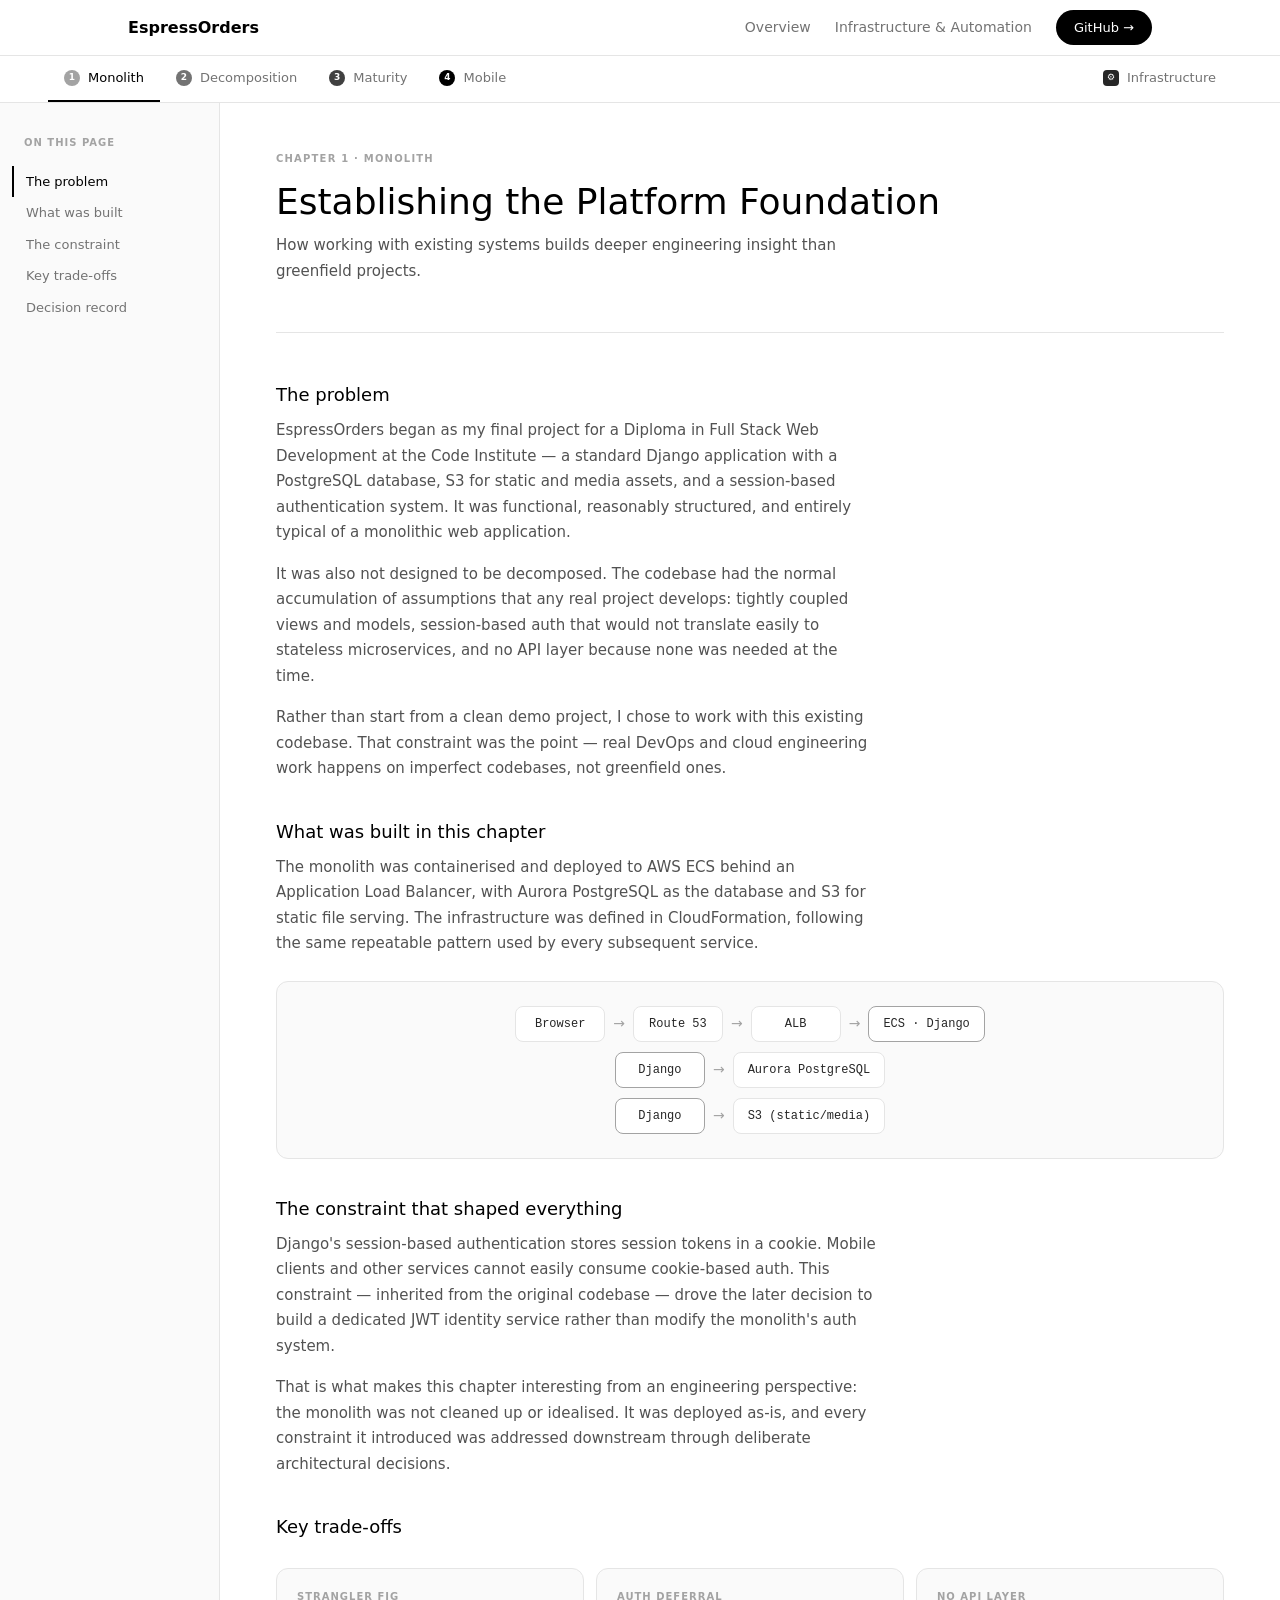
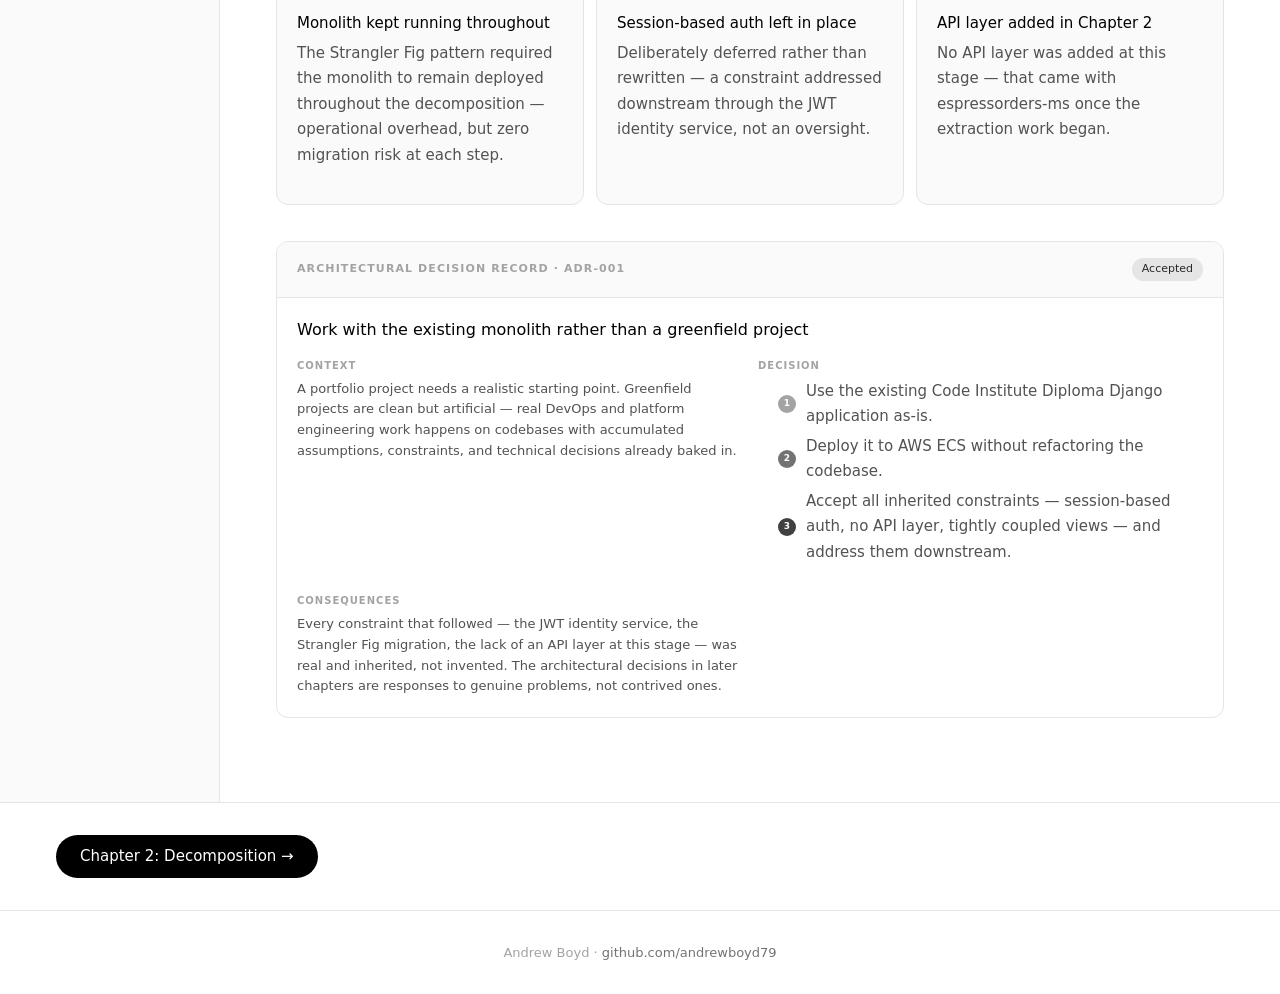
==== docs/chapter-1-monolith.html @ face5c76 "fix: content and presentation improvements across all pages - Fix adr-steps list font to match surro" ====
<!DOCTYPE html>
<html lang="en">
<head>
  <meta charset="UTF-8">
  <meta name="viewport" content="width=device-width, initial-scale=1.0">
  <title>Chapter 1: Monolith — Andrew Boyd</title>
  <link rel="stylesheet" href="../css/style.css">
</head>
<body>

  <nav class="site-nav">
    <div class="container">
      <a href="../index.html" class="logo">EspressOrders</a>
      <div class="nav-links">
        <a href="../index.html" class="nav-link">Overview</a>
        <a href="infrastructure-automation.html" class="nav-link">Infrastructure &amp; Automation</a>
      </div>
      <a href="https://github.com/andrewboyd79" class="btn-black btn-sm" target="_blank" rel="noopener">GitHub →</a>
    </div>
  </nav>

  <!-- Chapter tab strip -->
  <nav class="chapter-nav">
    <a href="chapter-1-monolith.html" class="chapter-tab active">
      <span class="mini-dot mini-dot-1">1</span> Monolith
    </a>
    <a href="chapter-2-4-decomposition.html" class="chapter-tab">
      <span class="mini-dot mini-dot-2">2</span> Decomposition
    </a>
    <a href="chapter-5-7-maturity.html" class="chapter-tab">
      <span class="mini-dot mini-dot-3">3</span> Maturity
    </a>
    <a href="chapter-9-mobile.html" class="chapter-tab">
      <span class="mini-dot mini-dot-4">4</span> Mobile
    </a>
    <a href="infrastructure-automation.html" class="chapter-tab chapter-tab-infra">
      <span class="mini-dot mini-dot-infra">⚙</span> Infrastructure
    </a>
  </nav>

  <div class="page-layout">

    <!-- Sidebar -->
    <aside class="sidebar">
      <div class="sidebar-label">On this page</div>
      <a href="#problem" class="sidebar-link active">The problem</a>
      <a href="#what-was-built" class="sidebar-link">What was built</a>
      <a href="#constraint" class="sidebar-link">The constraint</a>
      <a href="#trade-offs" class="sidebar-link">Key trade-offs</a>
      <a href="#decision-record" class="sidebar-link">Decision record</a>
    </aside>

    <!-- Main content -->
    <main class="content">

      <div class="chapter-header">
        <div class="eyebrow">Chapter 1 · Monolith</div>
        <h1>Establishing the Platform Foundation</h1>
        <p>How working with existing systems builds deeper engineering insight than greenfield projects.</p>
      </div>

      <h3 id="problem">The problem</h3>
      <p>EspressOrders began as my final project for a Diploma in Full Stack Web Development at the Code Institute — a standard Django application with a PostgreSQL database, S3 for static and media assets, and a session-based authentication system. It was functional, reasonably structured, and entirely typical of a monolithic web application.</p>
      <p>It was also not designed to be decomposed. The codebase had the normal accumulation of assumptions that any real project develops: tightly coupled views and models, session-based auth that would not translate easily to stateless microservices, and no API layer because none was needed at the time.</p>
      <p>Rather than start from a clean demo project, I chose to work with this existing codebase. That constraint was the point — real DevOps and cloud engineering work happens on imperfect codebases, not greenfield ones.</p>

      <h3 id="what-was-built">What was built in this chapter</h3>
      <p>The monolith was containerised and deployed to AWS ECS behind an Application Load Balancer, with Aurora PostgreSQL as the database and S3 for static file serving. The infrastructure was defined in CloudFormation, following the same repeatable pattern used by every subsequent service.</p>

      <div class="diagram">
        <div class="diagram-row">
          <div class="diagram-box">Browser</div>
          <div class="diagram-arrow">→</div>
          <div class="diagram-box">Route 53</div>
          <div class="diagram-arrow">→</div>
          <div class="diagram-box">ALB</div>
          <div class="diagram-arrow">→</div>
          <div class="diagram-box strong">ECS · Django</div>
        </div>
        <div class="diagram-row">
          <div class="diagram-box strong">Django</div>
          <div class="diagram-arrow">→</div>
          <div class="diagram-box">Aurora PostgreSQL</div>
        </div>
        <div class="diagram-row">
          <div class="diagram-box strong">Django</div>
          <div class="diagram-arrow">→</div>
          <div class="diagram-box">S3 (static/media)</div>
        </div>
      </div>

      <h3 id="constraint">The constraint that shaped everything</h3>
      <p>Django's session-based authentication stores session tokens in a cookie. Mobile clients and other services cannot easily consume cookie-based auth. This constraint — inherited from the original codebase — drove the later decision to build a dedicated JWT identity service rather than modify the monolith's auth system.</p>
      <p>That is what makes this chapter interesting from an engineering perspective: the monolith was not cleaned up or idealised. It was deployed as-is, and every constraint it introduced was addressed downstream through deliberate architectural decisions.</p>

      <h3 id="trade-offs">Key trade-offs</h3>
      <div class="cards-grid">
        <div class="decision-card">
          <div class="card-eyebrow">Strangler Fig</div>
          <h4>Monolith kept running throughout</h4>
          <p>The Strangler Fig pattern required the monolith to remain deployed throughout the decomposition — operational overhead, but zero migration risk at each step.</p>
        </div>
        <div class="decision-card">
          <div class="card-eyebrow">Auth deferral</div>
          <h4>Session-based auth left in place</h4>
          <p>Deliberately deferred rather than rewritten — a constraint addressed downstream through the JWT identity service, not an oversight.</p>
        </div>
        <div class="decision-card">
          <div class="card-eyebrow">No API layer</div>
          <h4>API layer added in Chapter 2</h4>
          <p>No API layer was added at this stage — that came with <a href="chapter-2-4-decomposition.html">espressorders-ms</a> once the extraction work began.</p>
        </div>
      </div>

      <!-- ADR component -->
      <div id="decision-record" class="adr">
        <div class="adr-header">
          <span class="adr-label">Architectural Decision Record · ADR-001</span>
          <span class="adr-badge">Accepted</span>
        </div>
        <div class="adr-body">
          <h4>Work with the existing monolith rather than a greenfield project</h4>
          <div class="adr-grid">
            <div class="adr-section">
              <div class="adr-section-label">Context</div>
              <p>A portfolio project needs a realistic starting point. Greenfield projects are clean but artificial — real DevOps and platform engineering work happens on codebases with accumulated assumptions, constraints, and technical decisions already baked in.</p>
            </div>
            <div class="adr-section">
              <div class="adr-section-label">Decision</div>
              <ul class="adr-steps">
                <li>Use the existing Code Institute Diploma Django application as-is.</li>
                <li>Deploy it to AWS ECS without refactoring the codebase.</li>
                <li>Accept all inherited constraints — session-based auth, no API layer, tightly coupled views — and address them downstream.</li>
              </ul>
            </div>
          </div>
          <div class="adr-grid">
            <div class="adr-section">
              <div class="adr-section-label">Consequences</div>
              <p>Every constraint that followed — the JWT identity service, the Strangler Fig migration, the lack of an API layer at this stage — was real and inherited, not invented. The architectural decisions in later chapters are responses to genuine problems, not contrived ones.</p>
            </div>
          </div>
        </div>
      </div>

    </main>
  </div>

  <!-- Bottom chapter navigation -->
  <div class="chapter-nav-bottom">
    <a href="chapter-2-4-decomposition.html" class="btn-black">Chapter 2: Decomposition →</a>
  </div>

  <footer class="site-footer">
    <div class="container">
      <p>Andrew Boyd · <a href="https://github.com/andrewboyd79">github.com/andrewboyd79</a></p>
    </div>
  </footer>

</body>
</html>
---- css/style.css ----
/* === CSS Custom Properties === */
:root {
  --color-black: #000000;
  --color-near-black: #262626;
  --color-mid-dark: #404040;
  --color-mid: #525252;
  --color-stone: #737373;
  --color-silver: #a3a3a3;
  --color-light-gray: #e5e5e5;
  --color-snow: #fafafa;
  --color-white: #ffffff;
  --radius-container: 12px;
  --radius-pill: 9999px;
}

/* === Reset & Base === */
*, *::before, *::after { box-sizing: border-box; margin: 0; padding: 0; }
body {
  font-family: ui-sans-serif, system-ui, -apple-system, BlinkMacSystemFont, sans-serif;
  color: var(--color-black);
  background: var(--color-white);
  line-height: 1.5;
}
a { color: inherit; text-decoration: none; }

/* === Layout === */
.container { max-width: 1024px; margin: 0 auto; padding: 0 48px; }

/* ============================================================
   SHARED COMPONENTS
   ============================================================ */

/* --- Site Nav --- */
.site-nav {
  display: flex;
  align-items: center;
  padding: 0 48px;
  height: 56px;
  border-bottom: 1px solid var(--color-light-gray);
  background: var(--color-white);
  position: sticky;
  top: 0;
  z-index: 20;
}
.site-nav .container {
  display: flex;
  align-items: center;
  gap: 0;
  width: 100%;
  max-width: 1024px;
  margin: 0 auto;
  padding: 0;
}
.site-nav .logo {
  font-size: 16px;
  font-weight: 600;
  color: var(--color-black);
  margin-right: auto;
}
.nav-links { display: flex; align-items: center; gap: 24px; margin-right: 24px; }
.nav-link { font-size: 14px; color: var(--color-stone); }
.nav-link:hover { color: var(--color-black); }

/* --- Buttons --- */
.btn-black {
  display: inline-block;
  background: var(--color-black);
  color: var(--color-white);
  font-size: 15px;
  font-weight: 500;
  padding: 10px 24px;
  border-radius: var(--radius-pill);
  border: none;
  cursor: pointer;
}
.btn-black:hover { opacity: 0.85; }
.btn-gray {
  display: inline-block;
  background: var(--color-light-gray);
  color: var(--color-near-black);
  font-size: 15px;
  font-weight: 500;
  padding: 10px 24px;
  border-radius: var(--radius-pill);
  border: 1px solid var(--color-light-gray);
  cursor: pointer;
}
.btn-ghost {
  display: inline-block;
  background: var(--color-white);
  color: var(--color-near-black);
  font-size: 14px;
  font-weight: 500;
  padding: 10px 24px;
  border-radius: var(--radius-pill);
  border: 1px solid var(--color-light-gray);
  cursor: pointer;
}
.btn-sm {
  font-size: 13px !important;
  padding: 8px 18px !important;
}

/* --- Tags --- */
.tag {
  display: inline-block;
  background: var(--color-light-gray);
  color: var(--color-near-black);
  font-size: 11px;
  font-weight: 500;
  padding: 4px 12px;
  border-radius: var(--radius-pill);
}

/* --- Callout / blockquote --- */
.callout {
  background: var(--color-snow);
  border-left: 3px solid var(--color-light-gray);
  border-radius: 0 8px 8px 0;
  padding: 16px 20px;
  margin: 24px 0;
}
.callout p {
  font-size: 15px;
  font-style: italic;
  color: var(--color-mid);
  margin: 0;
  max-width: none;
}

/* --- Site Footer --- */
.site-footer {
  border-top: 1px solid var(--color-light-gray);
  padding: 32px 48px;
  text-align: center;
  background: var(--color-white);
}
.site-footer p { font-size: 13px; color: var(--color-silver); }
.site-footer a { color: var(--color-stone); }

/* ============================================================
   HOMEPAGE
   ============================================================ */

/* --- Hero --- */
.hero {
  padding: 96px 0 80px;
  border-bottom: 1px solid var(--color-light-gray);
}
.hero .eyebrow {
  font-size: 11px;
  font-weight: 600;
  letter-spacing: 0.12em;
  text-transform: uppercase;
  color: var(--color-silver);
  margin-bottom: 20px;
}
.display-heading {
  font-family: 'SF Pro Rounded', system-ui, -apple-system, sans-serif;
  font-size: 48px;
  font-weight: 500;
  line-height: 1.0;
  color: var(--color-black);
  margin-bottom: 20px;
}
.hero-descriptor {
  font-size: 18px;
  color: var(--color-stone);
  max-width: 580px;
  line-height: 1.6;
  margin-bottom: 32px;
}
.hero-actions { display: flex; gap: 12px; flex-wrap: wrap; }

/* --- Homepage Sections --- */
.section {
  padding: 72px 0;
  border-bottom: 1px solid var(--color-light-gray);
}
.section .eyebrow {
  font-size: 10px;
  font-weight: 600;
  letter-spacing: 0.12em;
  text-transform: uppercase;
  color: var(--color-silver);
  margin-bottom: 20px;
}
.section h2 {
  font-family: 'SF Pro Rounded', system-ui, -apple-system, sans-serif;
  font-size: 30px;
  font-weight: 500;
  line-height: 1.2;
  color: var(--color-black);
  margin-bottom: 16px;
}
.section p {
  font-size: 16px;
  color: var(--color-stone);
  max-width: 600px;
  line-height: 1.6;
  margin-bottom: 16px;
}
.section:last-child { border-bottom: none; }

/* Project steps list */
.project-steps {
  list-style: none;
  padding: 0;
  margin: 4px 0 32px;
  max-width: 600px;
  counter-reset: step;
}
.project-steps li {
  display: flex;
  align-items: center;
  gap: 12px;
  font-size: 16px;
  color: var(--color-stone);
  line-height: 1.6;
  margin-bottom: 4px;
  counter-increment: step;
}
.project-steps li::before {
  content: counter(step);
  flex: 0 0 20px;
  height: 20px;
  border-radius: 50%;
  display: grid;
  place-items: center;
  font-size: 10px;
  font-weight: 600;
  color: var(--color-white);
  background: var(--color-silver);
}
.project-steps li:nth-child(2)::before { background: var(--color-stone); }
.project-steps li:nth-child(3)::before { background: var(--color-mid-dark); }
.project-steps li:nth-child(4)::before { background: var(--color-black); }

/* --- Timeline --- */
.timeline-track {
  position: relative;
  display: flex;
  justify-content: space-between;
  align-items: flex-start;
  margin: 32px 0 28px;
}
.timeline-track::before {
  content: '';
  position: absolute;
  top: 22px;
  left: 44px;
  right: 44px;
  height: 1px;
  background: var(--color-light-gray);
  z-index: 0;
}
.stage-node {
  display: flex;
  flex-direction: column;
  align-items: center;
  gap: 8px;
  flex: 1;
  position: relative;
  z-index: 1;
  cursor: pointer;
}
.stage-dot {
  width: 44px;
  height: 44px;
  border-radius: var(--radius-pill);
  display: flex;
  align-items: center;
  justify-content: center;
  color: var(--color-white);
  font-size: 14px;
  font-weight: 500;
}
.dot-1 { background: var(--color-silver); }
.dot-2 { background: var(--color-stone); }
.dot-3 { background: var(--color-mid-dark); }
.dot-4 { background: var(--color-black); }
.stage-node.active .stage-dot {
  outline: 3px solid var(--color-black);
  outline-offset: 3px;
}
.stage-label {
  font-size: 13px;
  font-weight: 500;
  color: var(--color-near-black);
  text-align: center;
}
.stage-chapter {
  font-size: 11px;
  color: var(--color-silver);
  text-align: center;
}
.stage-node.active .stage-label { color: var(--color-black); }

/* Stage expanded card */
.stage-card {
  border: 1px solid var(--color-light-gray);
  border-radius: var(--radius-container);
  padding: 24px;
  margin-top: 4px;
  display: none;
}
.stage-card.visible { display: block; }
.stage-card-header {
  display: flex;
  justify-content: space-between;
  align-items: flex-start;
  margin-bottom: 6px;
}
.stage-card h3 { font-size: 20px; font-weight: 500; color: var(--color-black); }
.chapter-badge {
  font-size: 10px;
  font-weight: 600;
  letter-spacing: 0.1em;
  text-transform: uppercase;
  color: var(--color-silver);
  padding-top: 4px;
}
.tagline { font-size: 15px; font-style: italic; color: var(--color-stone); margin-bottom: 12px; }
.summary { font-size: 14px; color: var(--color-mid); line-height: 1.6; margin-bottom: 16px; }
.tech-tags { display: flex; flex-wrap: wrap; gap: 6px; margin-bottom: 20px; }
.card-actions { display: flex; gap: 8px; }
.timeline-hint { font-size: 12px; color: var(--color-silver); text-align: left; margin-top: 20px; }
.eyebrow {
  font-size: 10px;
  font-weight: 600;
  letter-spacing: 0.12em;
  text-transform: uppercase;
  color: var(--color-silver);
  margin-bottom: 16px;
}

/* --- Decision Cards Grid --- */
.cards-grid {
  display: grid;
  grid-template-columns: repeat(3, 1fr);
  gap: 12px;
  margin-top: 28px;
}
.decision-card {
  background: var(--color-snow);
  border: 1px solid var(--color-light-gray);
  border-radius: var(--radius-container);
  padding: 20px;
}
.card-eyebrow {
  font-size: 10px;
  font-weight: 600;
  letter-spacing: 0.1em;
  text-transform: uppercase;
  color: var(--color-silver);
  margin-bottom: 8px;
}
.decision-card h4 { font-size: 15px; font-weight: 500; color: var(--color-black); margin-bottom: 6px; }
.decision-card p { font-size: 13px; color: var(--color-stone); line-height: 1.5; }

/* --- Platform Band --- */
.platform-band {
  background: var(--color-snow);
  padding: 72px 0;
  border-top: 1px solid var(--color-light-gray);
}
.platform-band .eyebrow {
  font-size: 10px;
  font-weight: 600;
  letter-spacing: 0.12em;
  text-transform: uppercase;
  color: var(--color-silver);
  margin-bottom: 20px;
}
.platform-band h2 {
  font-family: 'SF Pro Rounded', system-ui, -apple-system, sans-serif;
  font-size: 28px;
  font-weight: 500;
  color: var(--color-black);
  margin-bottom: 12px;
}
.platform-band p {
  font-size: 16px;
  color: var(--color-stone);
  line-height: 1.6;
  max-width: 600px;
  margin-bottom: 24px;
}

/* ============================================================
   CHAPTER PAGES
   ============================================================ */

/* --- Chapter Tab Strip --- */
.chapter-nav {
  display: flex;
  align-items: center;
  border-bottom: 1px solid var(--color-light-gray);
  padding: 0 48px;
  background: var(--color-white);
  position: sticky;
  top: 56px;
  z-index: 10;
  overflow-x: auto;
}
.chapter-tab {
  display: flex;
  align-items: center;
  gap: 8px;
  padding: 12px 16px;
  font-size: 13px;
  color: var(--color-stone);
  border-bottom: 2px solid transparent;
  white-space: nowrap;
  cursor: pointer;
  flex-shrink: 0;
}
.chapter-tab:hover { color: var(--color-near-black); }
.chapter-tab.active {
  color: var(--color-black);
  font-weight: 500;
  border-bottom-color: var(--color-black);
}
.chapter-tab-infra { margin-left: auto; }

/* Mini dots in chapter tab strip */
.mini-dot {
  width: 16px;
  height: 16px;
  border-radius: var(--radius-pill);
  display: inline-flex;
  align-items: center;
  justify-content: center;
  font-size: 9px;
  font-weight: 600;
  color: var(--color-white);
  flex-shrink: 0;
}
.mini-dot-1 { background: var(--color-silver); }
.mini-dot-2 { background: var(--color-stone); }
.mini-dot-3 { background: var(--color-mid-dark); }
.mini-dot-4 { background: var(--color-black); }
.mini-dot-infra { background: var(--color-near-black); border-radius: 4px; }

/* --- Two-column page layout --- */
.page-layout {
  display: grid;
  grid-template-columns: 220px 1fr;
  min-height: calc(100vh - 112px);
}

/* --- Sidebar --- */
.sidebar {
  border-right: 1px solid var(--color-light-gray);
  padding: 32px 24px;
  background: var(--color-snow);
}
.sidebar-label {
  font-size: 10px;
  font-weight: 600;
  letter-spacing: 0.1em;
  text-transform: uppercase;
  color: var(--color-silver);
  margin-bottom: 16px;
}
.sidebar-link {
  display: block;
  font-size: 13px;
  color: var(--color-stone);
  padding: 6px 0 6px 12px;
  margin-left: -12px;
  border-left: 2px solid transparent;
}
.sidebar-link:hover { color: var(--color-near-black); }
.sidebar-link.active {
  color: var(--color-black);
  font-weight: 500;
  border-left-color: var(--color-black);
}

/* --- Chapter content area --- */
.content { padding: 48px 56px; }

.chapter-header {
  margin-bottom: 48px;
  padding-bottom: 32px;
  border-bottom: 1px solid var(--color-light-gray);
}
.chapter-header .eyebrow {
  font-size: 10px;
  font-weight: 600;
  letter-spacing: 0.12em;
  text-transform: uppercase;
  color: var(--color-silver);
  margin-bottom: 16px;
}
.chapter-header h1 {
  font-family: 'SF Pro Rounded', system-ui, -apple-system, sans-serif;
  font-size: 36px;
  font-weight: 500;
  line-height: 1.1;
  color: var(--color-black);
  margin-bottom: 12px;
}
.chapter-header p {
  font-size: 16px;
  color: var(--color-stone);
  line-height: 1.6;
  max-width: 540px;
}

/* Chapter content body */
.content h3 {
  font-size: 18px;
  font-weight: 500;
  color: var(--color-black);
  margin: 36px 0 10px;
}
.content p {
  font-size: 15px;
  color: var(--color-mid);
  line-height: 1.7;
  margin-bottom: 16px;
  max-width: 600px;
}
.content ul {
  padding-left: 20px;
  margin-bottom: 16px;
}
.content ul li {
  font-size: 15px;
  color: var(--color-mid);
  line-height: 1.7;
  margin-bottom: 4px;
  max-width: 600px;
}
.content code {
  font-family: ui-monospace, 'Cascadia Code', 'Source Code Pro', monospace;
  font-size: 13px;
  background: var(--color-snow);
  border: 1px solid var(--color-light-gray);
  border-radius: 4px;
  padding: 1px 6px;
}

/* --- Diagrams --- */
.diagram {
  background: var(--color-snow);
  border: 1px solid var(--color-light-gray);
  border-radius: var(--radius-container);
  padding: 24px;
  margin: 24px 0;
  overflow-x: auto;
}
.diagram-row {
  display: flex;
  align-items: center;
  justify-content: center;
  gap: 8px;
  margin-bottom: 10px;
  flex-wrap: wrap;
}
.diagram-row:last-child { margin-bottom: 0; }
.diagram-box {
  background: var(--color-white);
  border: 1px solid var(--color-light-gray);
  border-radius: 8px;
  padding: 8px 14px;
  font-size: 12px;
  font-weight: 500;
  text-align: center;
  min-width: 90px;
  color: var(--color-near-black);
  font-family: ui-monospace, monospace;
}
.diagram-box.strong { border-color: var(--color-silver); }
.diagram-box.primary { border-color: var(--color-black); color: var(--color-black); }
.diagram-arrow { color: var(--color-silver); font-size: 14px; flex-shrink: 0; }

/* --- ADR Component --- */
.adr {
  border: 1px solid var(--color-light-gray);
  border-radius: var(--radius-container);
  overflow: hidden;
  margin: 36px 0;
}
.adr-header {
  background: var(--color-snow);
  border-bottom: 1px solid var(--color-light-gray);
  padding: 16px 20px;
  display: flex;
  justify-content: space-between;
  align-items: center;
}
.adr-label {
  font-size: 11px;
  font-weight: 600;
  letter-spacing: 0.1em;
  text-transform: uppercase;
  color: var(--color-silver);
}
.adr-badge {
  background: var(--color-light-gray);
  color: var(--color-near-black);
  font-size: 11px;
  font-weight: 500;
  padding: 3px 10px;
  border-radius: var(--radius-pill);
}
.adr-body { padding: 20px; }
.adr-body h4 { font-size: 16px; font-weight: 500; color: var(--color-black); margin-bottom: 16px; }
.adr-grid { display: grid; grid-template-columns: 1fr 1fr; gap: 16px; }
.adr-grid + .adr-grid { margin-top: 12px; }

/* ADR numbered decision list */
.adr-steps {
  list-style: none;
  padding: 0;
  margin: 0;
  counter-reset: adr-step;
}
.adr-steps li {
  display: flex;
  align-items: center;
  gap: 10px;
  font-family: inherit;
  font-size: 13px;
  font-weight: 400;
  color: var(--color-mid);
  line-height: 1.6;
  margin-bottom: 6px;
  counter-increment: adr-step;
}
.adr-steps li:last-child { margin-bottom: 0; }
.adr-steps li::before {
  content: counter(adr-step);
  flex: 0 0 18px;
  height: 18px;
  border-radius: 50%;
  display: grid;
  place-items: center;
  font-size: 9px;
  font-weight: 600;
  color: var(--color-white);
  background: var(--color-silver);
}
.adr-steps li:nth-child(2)::before { background: var(--color-stone); }
.adr-steps li:nth-child(3)::before { background: var(--color-mid-dark); }
.adr-section-label {
  display: block;
  font-size: 10px;
  font-weight: 600;
  letter-spacing: 0.1em;
  text-transform: uppercase;
  color: var(--color-silver);
  margin-bottom: 6px;
}
.adr-section p { font-size: 13px; color: var(--color-mid); line-height: 1.6; margin: 0; max-width: none; }

/* --- Bottom Chapter Navigation --- */
.chapter-nav-bottom {
  display: flex;
  gap: 8px;
  padding: 32px 56px;
  border-top: 1px solid var(--color-light-gray);
}

/* ============================================================
   RESPONSIVE
   ============================================================ */

@media (max-width: 1024px) {
  .container { padding: 0 32px; }
  .site-nav { padding: 0 32px; }
  .chapter-nav { padding: 0 32px; }
  .chapter-nav-bottom { padding: 24px 32px; }
  .cards-grid { grid-template-columns: repeat(2, 1fr); }
  .display-heading { font-size: 40px; }
}

@media (max-width: 850px) {
  .page-layout { grid-template-columns: 1fr; }
  .sidebar {
    border-right: none;
    border-bottom: 1px solid var(--color-light-gray);
    padding: 20px 32px;
    display: flex;
    flex-wrap: wrap;
    gap: 4px 16px;
    align-items: center;
  }
  .sidebar-label { width: 100%; margin-bottom: 8px; }
  .sidebar-link { padding: 4px 0; border-left: none; margin-left: 0; }
  .sidebar-link.active { font-weight: 500; border-left: none; }
  .content { padding: 32px 32px; }
  .chapter-header h1 { font-size: 28px; }
  .chapter-nav-bottom { padding: 24px 32px; }
}

@media (max-width: 768px) {
  .hero { padding: 64px 0 56px; }
  .display-heading { font-size: 32px; }
  .cards-grid { grid-template-columns: 1fr; }
  .adr-grid { grid-template-columns: 1fr; }
  .timeline-track { gap: 8px; }
  .stage-dot { width: 36px; height: 36px; font-size: 12px; }
}

@media (max-width: 640px) {
  .container { padding: 0 20px; }
  .site-nav { padding: 0 20px; }
  .chapter-nav { padding: 0 20px; }
  .display-heading { font-size: 28px; }
  .hero-actions { flex-direction: column; align-items: flex-start; }
  .chapter-nav-bottom { flex-direction: column; gap: 10px; align-items: flex-start; padding: 20px; }
  .content { padding: 24px 20px; }
}
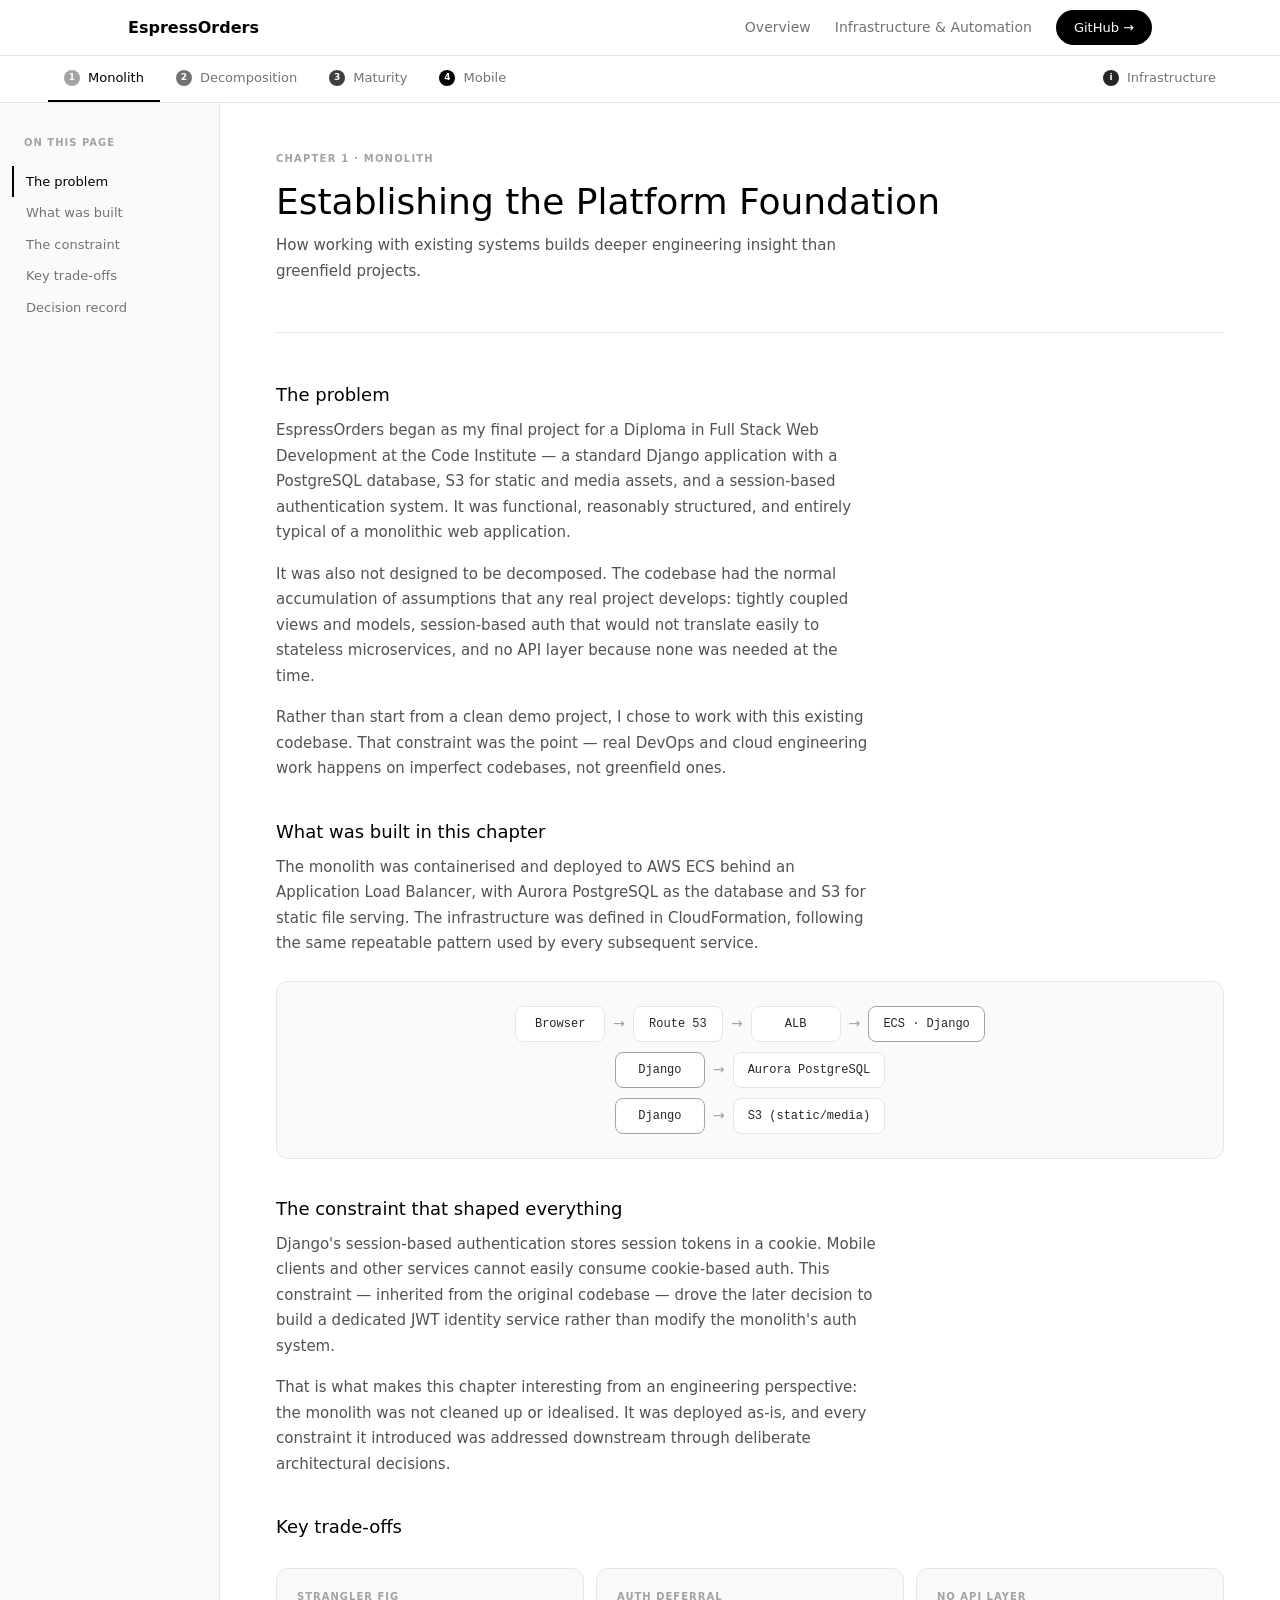
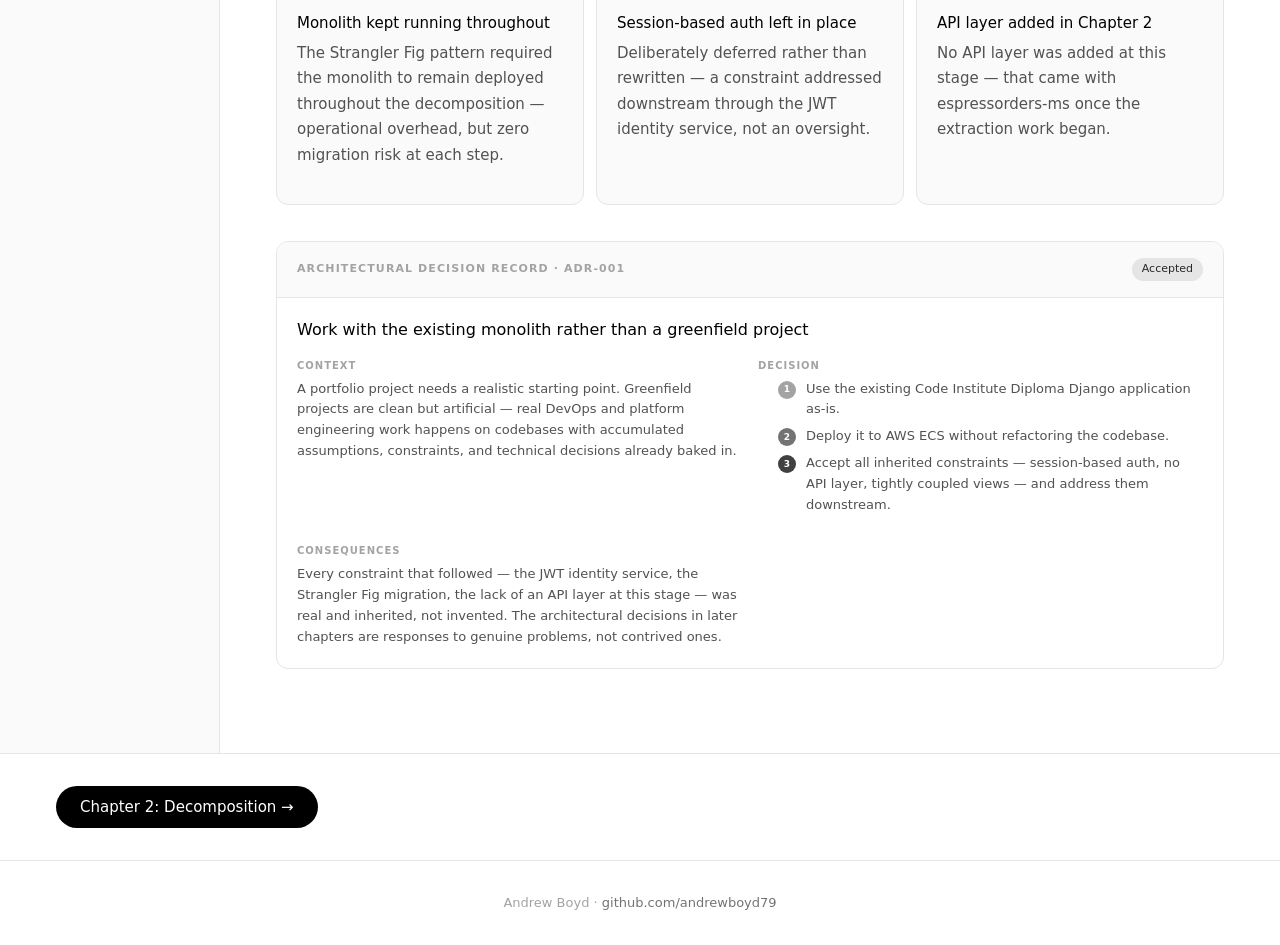
==== commit 60e1c8bc: "fix: make infra tab mini-dot round and consistent with chapter number dots Remove border-radius: 4px" ====
--- a/docs/chapter-1-monolith.html
+++ b/docs/chapter-1-monolith.html
@@ -34,7 +34,7 @@
       <span class="mini-dot mini-dot-4">4</span> Mobile
     </a>
     <a href="infrastructure-automation.html" class="chapter-tab chapter-tab-infra">
-      <span class="mini-dot mini-dot-infra">⚙</span> Infrastructure
+      <span class="mini-dot mini-dot-infra">i</span> Infrastructure
     </a>
   </nav>
 
--- a/css/style.css
+++ b/css/style.css
@@ -235,6 +235,12 @@
 .project-steps li:nth-child(2)::before { background: var(--color-stone); }
 .project-steps li:nth-child(3)::before { background: var(--color-mid-dark); }
 .project-steps li:nth-child(4)::before { background: var(--color-black); }
+/* project-steps inside chapter content — match content body text */
+.content .project-steps li {
+  font-size: 15px;
+  color: var(--color-mid);
+  line-height: 1.7;
+}
 
 /* --- Timeline --- */
 .timeline-track {
@@ -440,7 +446,7 @@
 .mini-dot-2 { background: var(--color-stone); }
 .mini-dot-3 { background: var(--color-mid-dark); }
 .mini-dot-4 { background: var(--color-black); }
-.mini-dot-infra { background: var(--color-near-black); border-radius: 4px; }
+.mini-dot-infra { background: var(--color-near-black); }
 
 /* --- Two-column page layout --- */
 .page-layout {
@@ -619,9 +625,9 @@
   margin: 0;
   counter-reset: adr-step;
 }
-.adr-steps li {
-  display: flex;
-  align-items: center;
+.adr-body .adr-steps li {
+  display: flex;
+  align-items: flex-start;
   gap: 10px;
   font-family: inherit;
   font-size: 13px;
@@ -631,8 +637,8 @@
   margin-bottom: 6px;
   counter-increment: adr-step;
 }
-.adr-steps li:last-child { margin-bottom: 0; }
-.adr-steps li::before {
+.adr-body .adr-steps li:last-child { margin-bottom: 0; }
+.adr-body .adr-steps li::before {
   content: counter(adr-step);
   flex: 0 0 18px;
   height: 18px;
@@ -643,9 +649,10 @@
   font-weight: 600;
   color: var(--color-white);
   background: var(--color-silver);
-}
-.adr-steps li:nth-child(2)::before { background: var(--color-stone); }
-.adr-steps li:nth-child(3)::before { background: var(--color-mid-dark); }
+  margin-top: 2px;
+}
+.adr-body .adr-steps li:nth-child(2)::before { background: var(--color-stone); }
+.adr-body .adr-steps li:nth-child(3)::before { background: var(--color-mid-dark); }
 .adr-section-label {
   display: block;
   font-size: 10px;
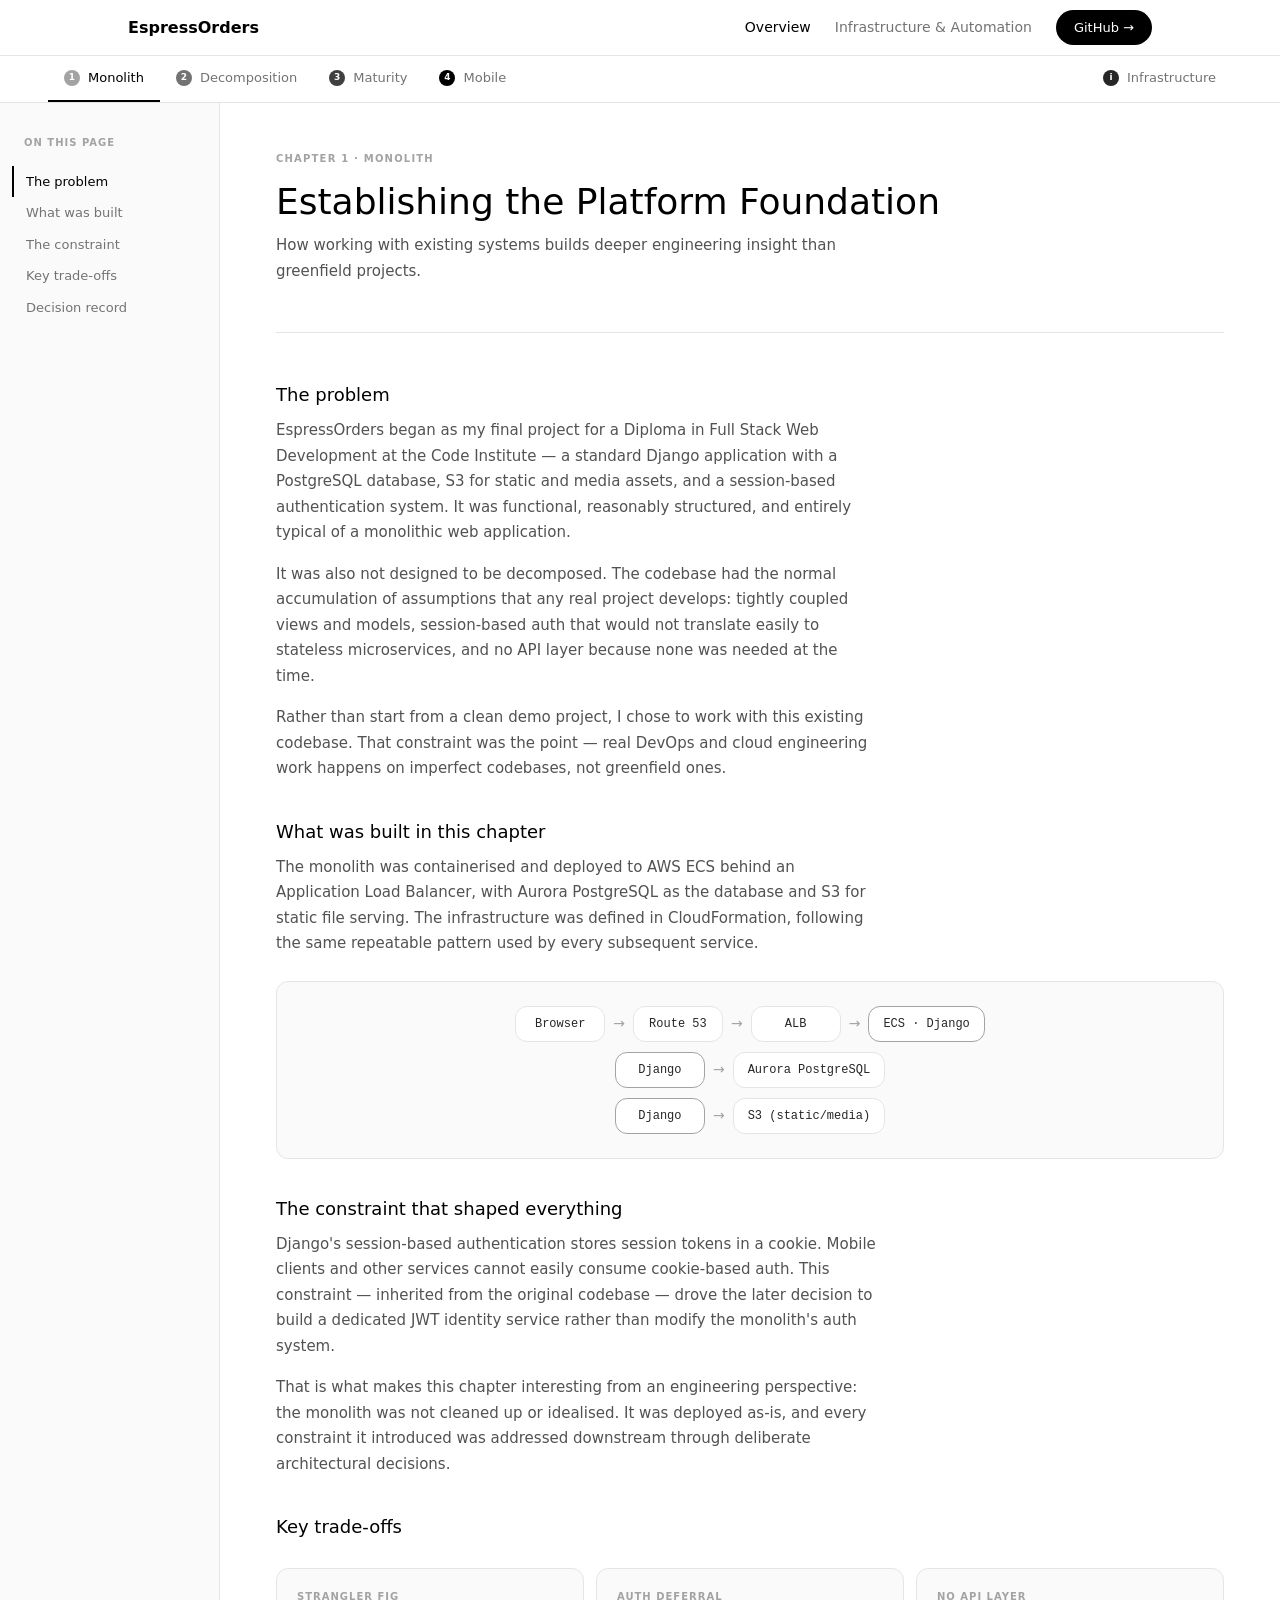
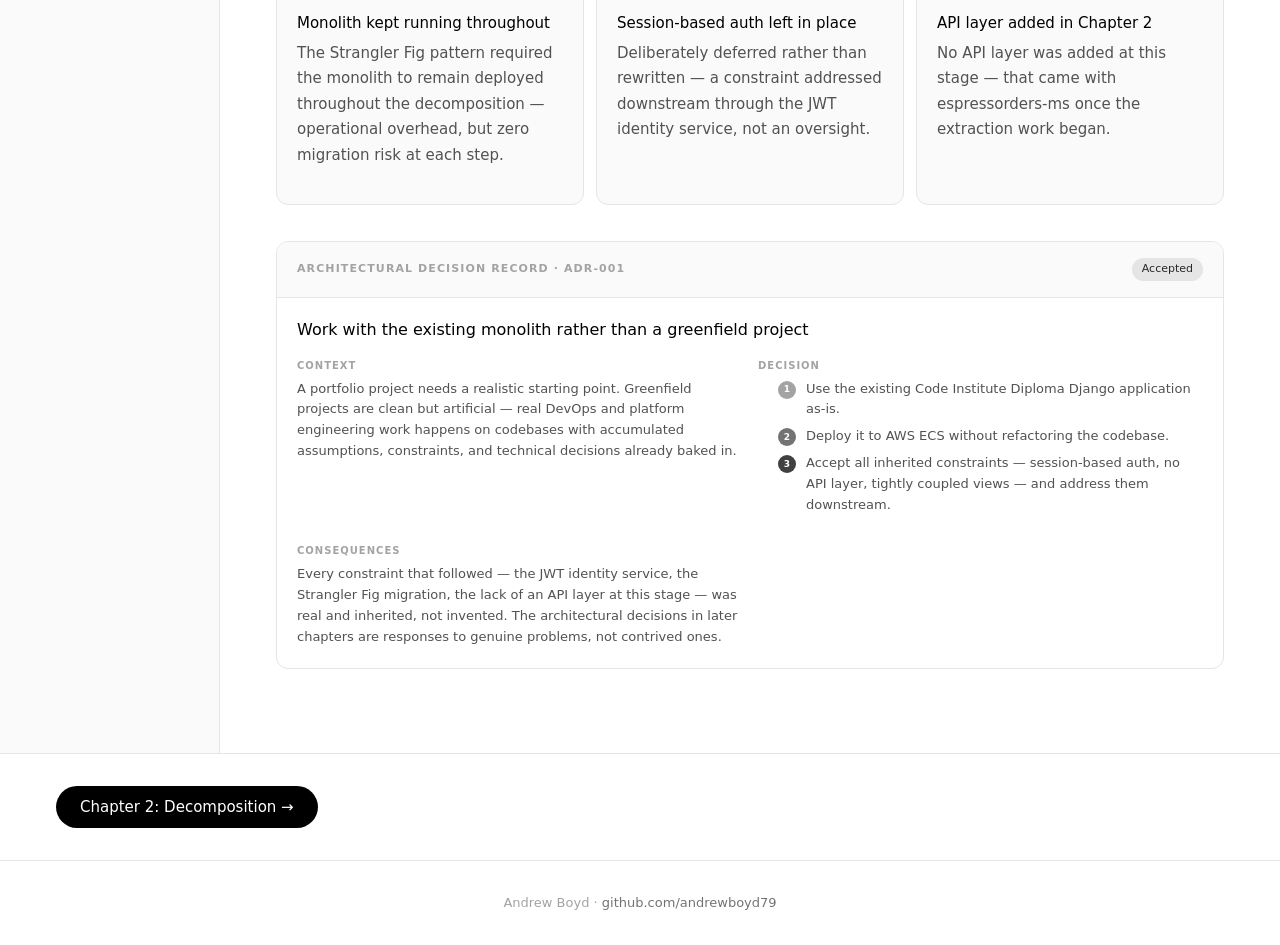
==== commit 4936dfb3: "fix: address critique issues — accessibility, heading hierarchy, nav state, CSS tokens, infra ADR - " ====
--- a/docs/chapter-1-monolith.html
+++ b/docs/chapter-1-monolith.html
@@ -12,7 +12,7 @@
     <div class="container">
       <a href="../index.html" class="logo">EspressOrders</a>
       <div class="nav-links">
-        <a href="../index.html" class="nav-link">Overview</a>
+        <a href="../index.html" class="nav-link active">Overview</a>
         <a href="infrastructure-automation.html" class="nav-link">Infrastructure &amp; Automation</a>
       </div>
       <a href="https://github.com/andrewboyd79" class="btn-black btn-sm" target="_blank" rel="noopener">GitHub →</a>
@@ -59,12 +59,12 @@
         <p>How working with existing systems builds deeper engineering insight than greenfield projects.</p>
       </div>
 
-      <h3 id="problem">The problem</h3>
+      <h2 id="problem">The problem</h2>
       <p>EspressOrders began as my final project for a Diploma in Full Stack Web Development at the Code Institute — a standard Django application with a PostgreSQL database, S3 for static and media assets, and a session-based authentication system. It was functional, reasonably structured, and entirely typical of a monolithic web application.</p>
       <p>It was also not designed to be decomposed. The codebase had the normal accumulation of assumptions that any real project develops: tightly coupled views and models, session-based auth that would not translate easily to stateless microservices, and no API layer because none was needed at the time.</p>
       <p>Rather than start from a clean demo project, I chose to work with this existing codebase. That constraint was the point — real DevOps and cloud engineering work happens on imperfect codebases, not greenfield ones.</p>
 
-      <h3 id="what-was-built">What was built in this chapter</h3>
+      <h2 id="what-was-built">What was built in this chapter</h2>
       <p>The monolith was containerised and deployed to AWS ECS behind an Application Load Balancer, with Aurora PostgreSQL as the database and S3 for static file serving. The infrastructure was defined in CloudFormation, following the same repeatable pattern used by every subsequent service.</p>
 
       <div class="diagram">
@@ -89,25 +89,25 @@
         </div>
       </div>
 
-      <h3 id="constraint">The constraint that shaped everything</h3>
+      <h2 id="constraint">The constraint that shaped everything</h2>
       <p>Django's session-based authentication stores session tokens in a cookie. Mobile clients and other services cannot easily consume cookie-based auth. This constraint — inherited from the original codebase — drove the later decision to build a dedicated JWT identity service rather than modify the monolith's auth system.</p>
       <p>That is what makes this chapter interesting from an engineering perspective: the monolith was not cleaned up or idealised. It was deployed as-is, and every constraint it introduced was addressed downstream through deliberate architectural decisions.</p>
 
-      <h3 id="trade-offs">Key trade-offs</h3>
+      <h2 id="trade-offs">Key trade-offs</h2>
       <div class="cards-grid">
         <div class="decision-card">
           <div class="card-eyebrow">Strangler Fig</div>
-          <h4>Monolith kept running throughout</h4>
+          <h3>Monolith kept running throughout</h3>
           <p>The Strangler Fig pattern required the monolith to remain deployed throughout the decomposition — operational overhead, but zero migration risk at each step.</p>
         </div>
         <div class="decision-card">
           <div class="card-eyebrow">Auth deferral</div>
-          <h4>Session-based auth left in place</h4>
+          <h3>Session-based auth left in place</h3>
           <p>Deliberately deferred rather than rewritten — a constraint addressed downstream through the JWT identity service, not an oversight.</p>
         </div>
         <div class="decision-card">
           <div class="card-eyebrow">No API layer</div>
-          <h4>API layer added in Chapter 2</h4>
+          <h3>API layer added in Chapter 2</h3>
           <p>No API layer was added at this stage — that came with <a href="chapter-2-4-decomposition.html">espressorders-ms</a> once the extraction work began.</p>
         </div>
       </div>
@@ -119,7 +119,7 @@
           <span class="adr-badge">Accepted</span>
         </div>
         <div class="adr-body">
-          <h4>Work with the existing monolith rather than a greenfield project</h4>
+          <h3>Work with the existing monolith rather than a greenfield project</h3>
           <div class="adr-grid">
             <div class="adr-section">
               <div class="adr-section-label">Context</div>
--- a/css/style.css
+++ b/css/style.css
@@ -60,6 +60,7 @@
 .nav-links { display: flex; align-items: center; gap: 24px; margin-right: 24px; }
 .nav-link { font-size: 14px; color: var(--color-stone); }
 .nav-link:hover { color: var(--color-black); }
+.nav-link.active { color: var(--color-black); font-weight: 500; }
 
 /* --- Buttons --- */
 .btn-black {
@@ -82,7 +83,7 @@
   font-weight: 500;
   padding: 10px 24px;
   border-radius: var(--radius-pill);
-  border: 1px solid var(--color-light-gray);
+  border: 1px solid var(--color-silver);
   cursor: pointer;
 }
 .btn-ghost {
@@ -116,7 +117,7 @@
 .callout {
   background: var(--color-snow);
   border-left: 3px solid var(--color-light-gray);
-  border-radius: 0 8px 8px 0;
+  border-radius: 0 var(--radius-container) var(--radius-container) 0;
   padding: 16px 20px;
   margin: 24px 0;
 }
@@ -361,7 +362,7 @@
   color: var(--color-silver);
   margin-bottom: 8px;
 }
-.decision-card h4 { font-size: 15px; font-weight: 500; color: var(--color-black); margin-bottom: 6px; }
+.decision-card h3 { font-size: 15px; font-weight: 500; color: var(--color-black); margin-bottom: 6px; }
 .decision-card p { font-size: 13px; color: var(--color-stone); line-height: 1.5; }
 
 /* --- Platform Band --- */
@@ -446,7 +447,7 @@
 .mini-dot-2 { background: var(--color-stone); }
 .mini-dot-3 { background: var(--color-mid-dark); }
 .mini-dot-4 { background: var(--color-black); }
-.mini-dot-infra { background: var(--color-near-black); }
+.mini-dot-infra { background: var(--color-near-black); border-radius: 50%; }
 
 /* --- Two-column page layout --- */
 .page-layout {
@@ -516,7 +517,7 @@
 }
 
 /* Chapter content body */
-.content h3 {
+.content h2 {
   font-size: 18px;
   font-weight: 500;
   color: var(--color-black);
@@ -570,7 +571,7 @@
 .diagram-box {
   background: var(--color-white);
   border: 1px solid var(--color-light-gray);
-  border-radius: 8px;
+  border-radius: var(--radius-container);
   padding: 8px 14px;
   font-size: 12px;
   font-weight: 500;
@@ -614,7 +615,7 @@
   border-radius: var(--radius-pill);
 }
 .adr-body { padding: 20px; }
-.adr-body h4 { font-size: 16px; font-weight: 500; color: var(--color-black); margin-bottom: 16px; }
+.adr-body h3 { font-size: 16px; font-weight: 500; color: var(--color-black); margin-bottom: 16px; }
 .adr-grid { display: grid; grid-template-columns: 1fr 1fr; gap: 16px; }
 .adr-grid + .adr-grid { margin-top: 12px; }
 
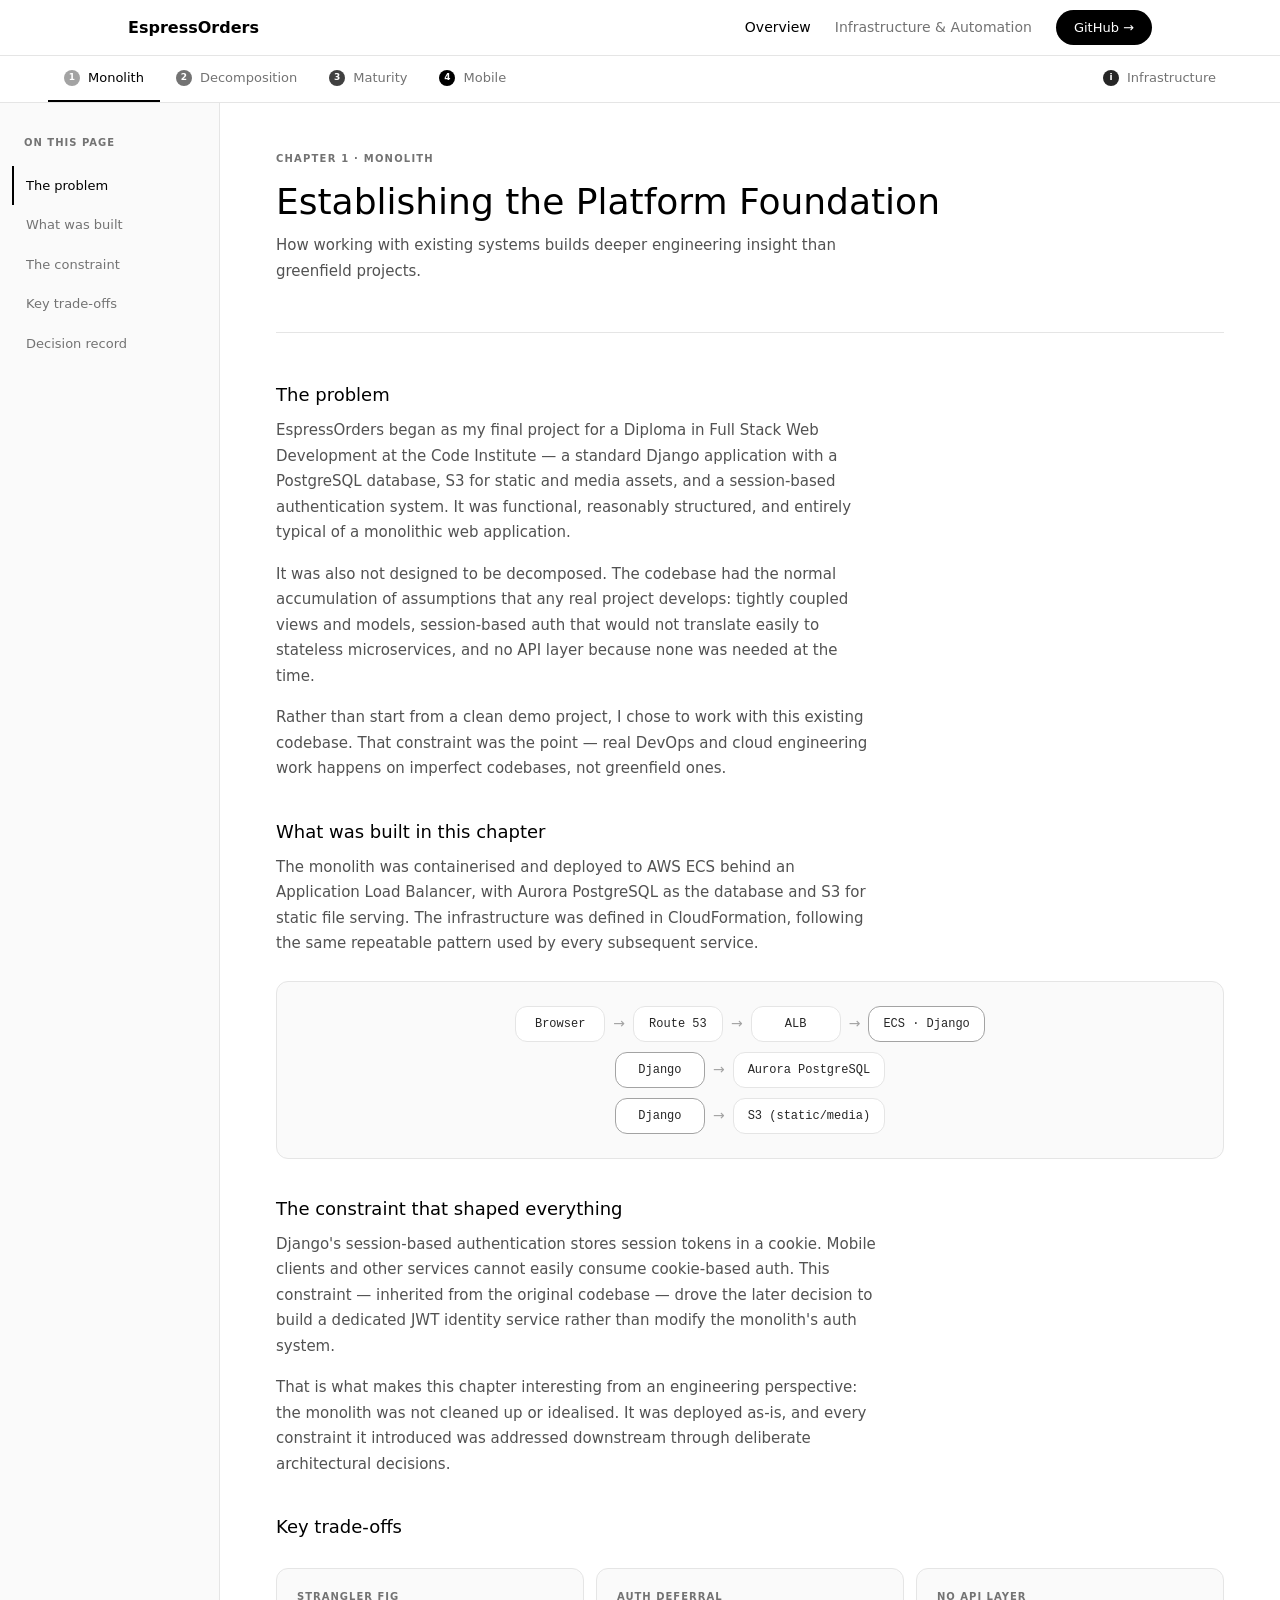
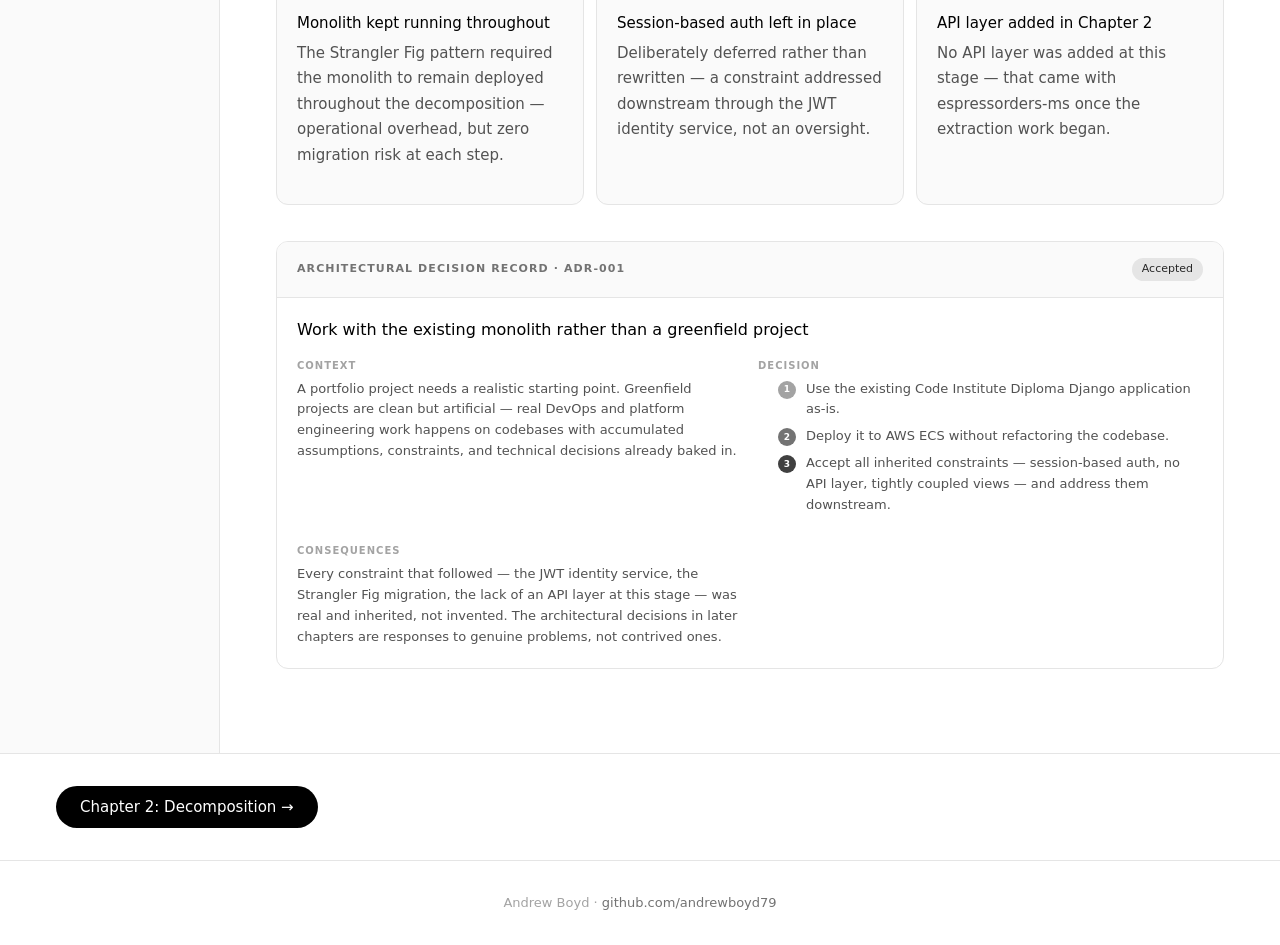
==== commit 1e001e0d: "fix: resolve audit issues — contrast, a11y landmarks, skip links, responsive nav - Replace color-sil" ====
--- a/docs/chapter-1-monolith.html
+++ b/docs/chapter-1-monolith.html
@@ -8,7 +8,9 @@
 </head>
 <body>
 
-  <nav class="site-nav">
+  <a href="#main-content" class="skip-link">Skip to main content</a>
+
+  <nav class="site-nav" aria-label="Site">
     <div class="container">
       <a href="../index.html" class="logo">EspressOrders</a>
       <div class="nav-links">
@@ -20,7 +22,7 @@
   </nav>
 
   <!-- Chapter tab strip -->
-  <nav class="chapter-nav">
+  <nav class="chapter-nav" aria-label="Chapters">
     <a href="chapter-1-monolith.html" class="chapter-tab active">
       <span class="mini-dot mini-dot-1">1</span> Monolith
     </a>
@@ -51,7 +53,7 @@
     </aside>
 
     <!-- Main content -->
-    <main class="content">
+    <main class="content" id="main-content">
 
       <div class="chapter-header">
         <div class="eyebrow">Chapter 1 · Monolith</div>
--- a/css/style.css
+++ b/css/style.css
@@ -62,6 +62,29 @@
 .nav-link:hover { color: var(--color-black); }
 .nav-link.active { color: var(--color-black); font-weight: 500; }
 
+/* Skip link — visually hidden until focused */
+.skip-link {
+  position: absolute;
+  top: 0;
+  left: 0;
+  background: var(--color-black);
+  color: var(--color-white);
+  font-size: 14px;
+  font-weight: 500;
+  padding: 12px 20px;
+  border-radius: 0 0 var(--radius-container) 0;
+  transform: translateY(-100%);
+  z-index: 100;
+  transition: transform 0.15s ease-out;
+}
+.skip-link:focus { transform: translateY(0); outline: none; }
+
+/* Focus ring — Ring Blue applied to all keyboard-focused interactive elements */
+:focus-visible {
+  outline: 2px solid #3b82f6;
+  outline-offset: 2px;
+}
+
 /* --- Buttons --- */
 .btn-black {
   display: inline-block;
@@ -116,8 +139,8 @@
 /* --- Callout / blockquote --- */
 .callout {
   background: var(--color-snow);
-  border-left: 3px solid var(--color-light-gray);
-  border-radius: 0 var(--radius-container) var(--radius-container) 0;
+  border: 1px solid var(--color-light-gray);
+  border-radius: var(--radius-container);
   padding: 16px 20px;
   margin: 24px 0;
 }
@@ -153,7 +176,7 @@
   font-weight: 600;
   letter-spacing: 0.12em;
   text-transform: uppercase;
-  color: var(--color-silver);
+  color: var(--color-stone);
   margin-bottom: 20px;
 }
 .display-heading {
@@ -183,7 +206,7 @@
   font-weight: 600;
   letter-spacing: 0.12em;
   text-transform: uppercase;
-  color: var(--color-silver);
+  color: var(--color-stone);
   margin-bottom: 20px;
 }
 .section h2 {
@@ -324,7 +347,7 @@
   font-weight: 600;
   letter-spacing: 0.1em;
   text-transform: uppercase;
-  color: var(--color-silver);
+  color: var(--color-stone);
   padding-top: 4px;
 }
 .tagline { font-size: 15px; font-style: italic; color: var(--color-stone); margin-bottom: 12px; }
@@ -337,7 +360,7 @@
   font-weight: 600;
   letter-spacing: 0.12em;
   text-transform: uppercase;
-  color: var(--color-silver);
+  color: var(--color-stone);
   margin-bottom: 16px;
 }
 
@@ -359,7 +382,7 @@
   font-weight: 600;
   letter-spacing: 0.1em;
   text-transform: uppercase;
-  color: var(--color-silver);
+  color: var(--color-stone);
   margin-bottom: 8px;
 }
 .decision-card h3 { font-size: 15px; font-weight: 500; color: var(--color-black); margin-bottom: 6px; }
@@ -376,7 +399,7 @@
   font-weight: 600;
   letter-spacing: 0.12em;
   text-transform: uppercase;
-  color: var(--color-silver);
+  color: var(--color-stone);
   margin-bottom: 20px;
 }
 .platform-band h2 {
@@ -447,7 +470,7 @@
 .mini-dot-2 { background: var(--color-stone); }
 .mini-dot-3 { background: var(--color-mid-dark); }
 .mini-dot-4 { background: var(--color-black); }
-.mini-dot-infra { background: var(--color-near-black); border-radius: 50%; }
+.mini-dot-infra { background: var(--color-near-black); border-radius: var(--radius-pill); }
 
 /* --- Two-column page layout --- */
 .page-layout {
@@ -467,14 +490,14 @@
   font-weight: 600;
   letter-spacing: 0.1em;
   text-transform: uppercase;
-  color: var(--color-silver);
+  color: var(--color-stone);
   margin-bottom: 16px;
 }
 .sidebar-link {
   display: block;
   font-size: 13px;
   color: var(--color-stone);
-  padding: 6px 0 6px 12px;
+  padding: 10px 0 10px 12px;
   margin-left: -12px;
   border-left: 2px solid transparent;
 }
@@ -498,7 +521,7 @@
   font-weight: 600;
   letter-spacing: 0.12em;
   text-transform: uppercase;
-  color: var(--color-silver);
+  color: var(--color-stone);
   margin-bottom: 16px;
 }
 .chapter-header h1 {
@@ -604,7 +627,7 @@
   font-weight: 600;
   letter-spacing: 0.1em;
   text-transform: uppercase;
-  color: var(--color-silver);
+  color: var(--color-stone);
 }
 .adr-badge {
   background: var(--color-light-gray);
@@ -718,6 +741,7 @@
   .container { padding: 0 20px; }
   .site-nav { padding: 0 20px; }
   .chapter-nav { padding: 0 20px; }
+  .nav-links { display: none; }
   .display-heading { font-size: 28px; }
   .hero-actions { flex-direction: column; align-items: flex-start; }
   .chapter-nav-bottom { flex-direction: column; gap: 10px; align-items: flex-start; padding: 20px; }
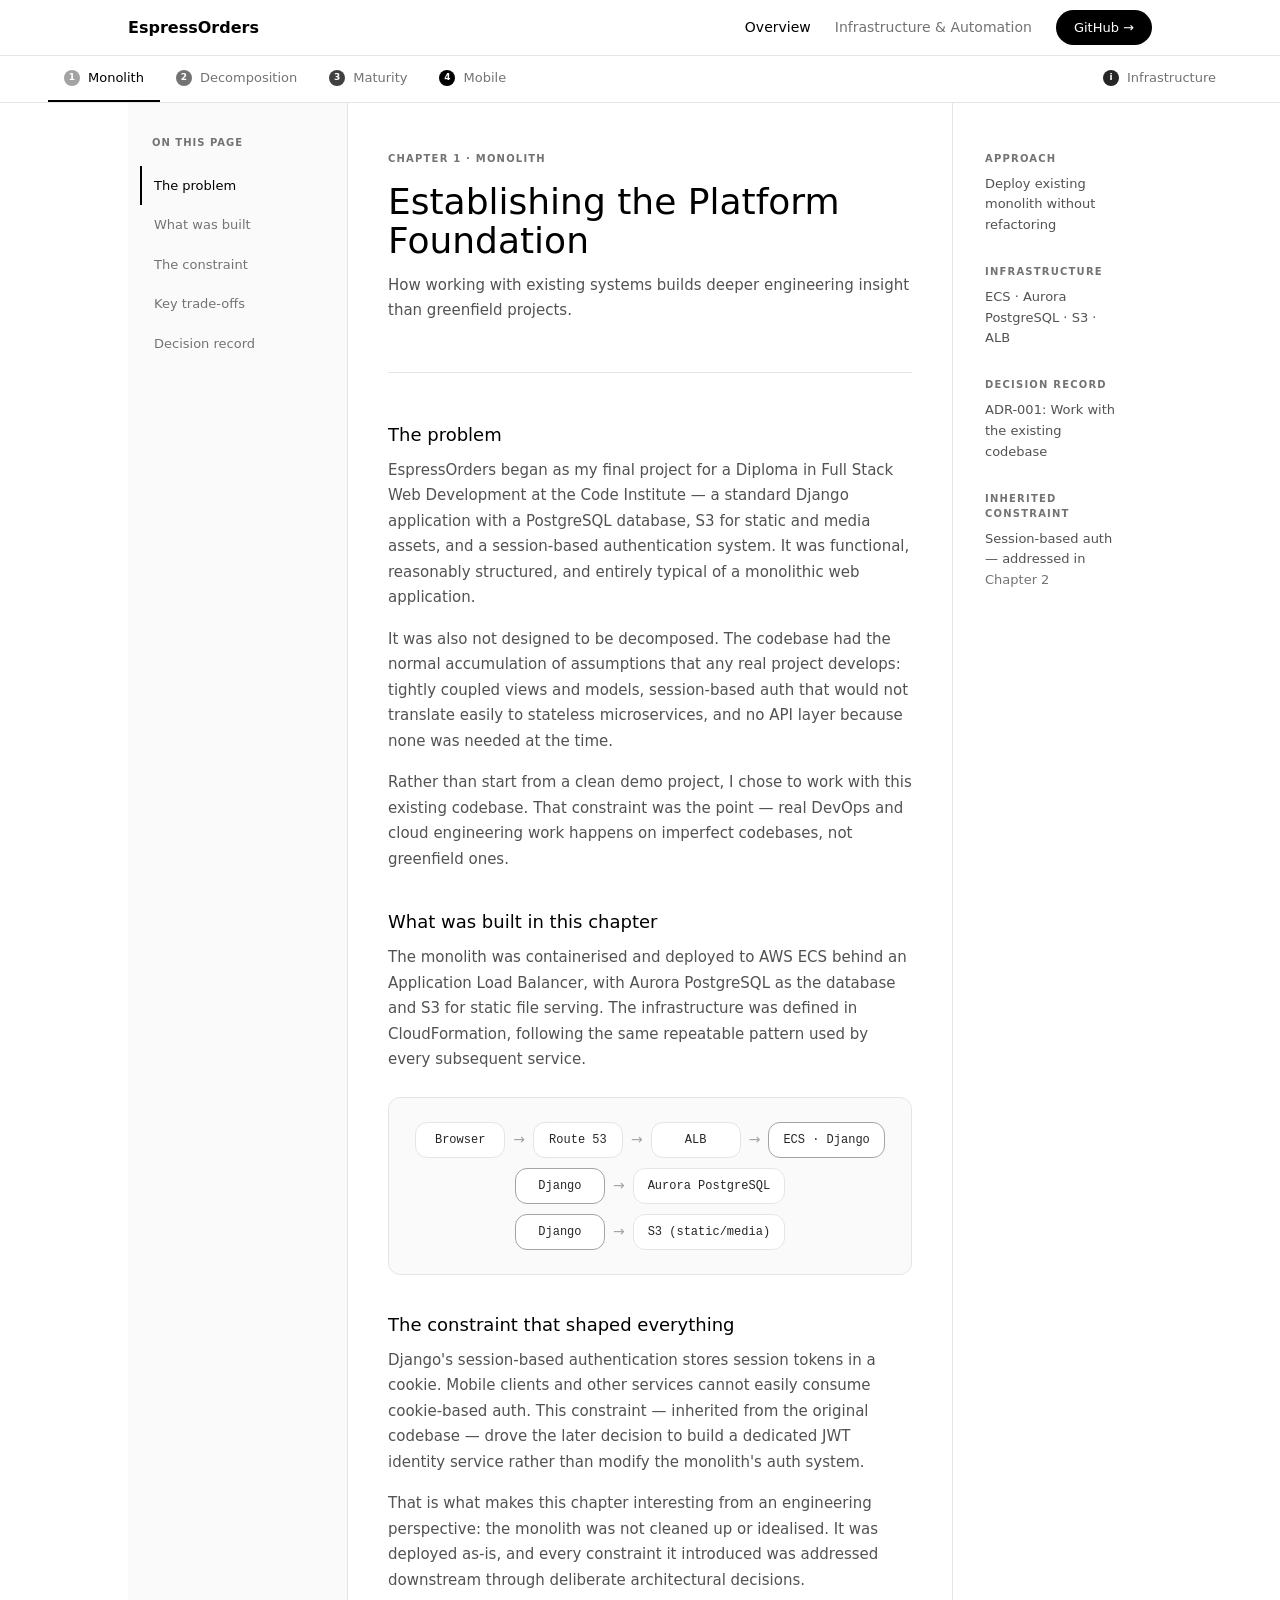
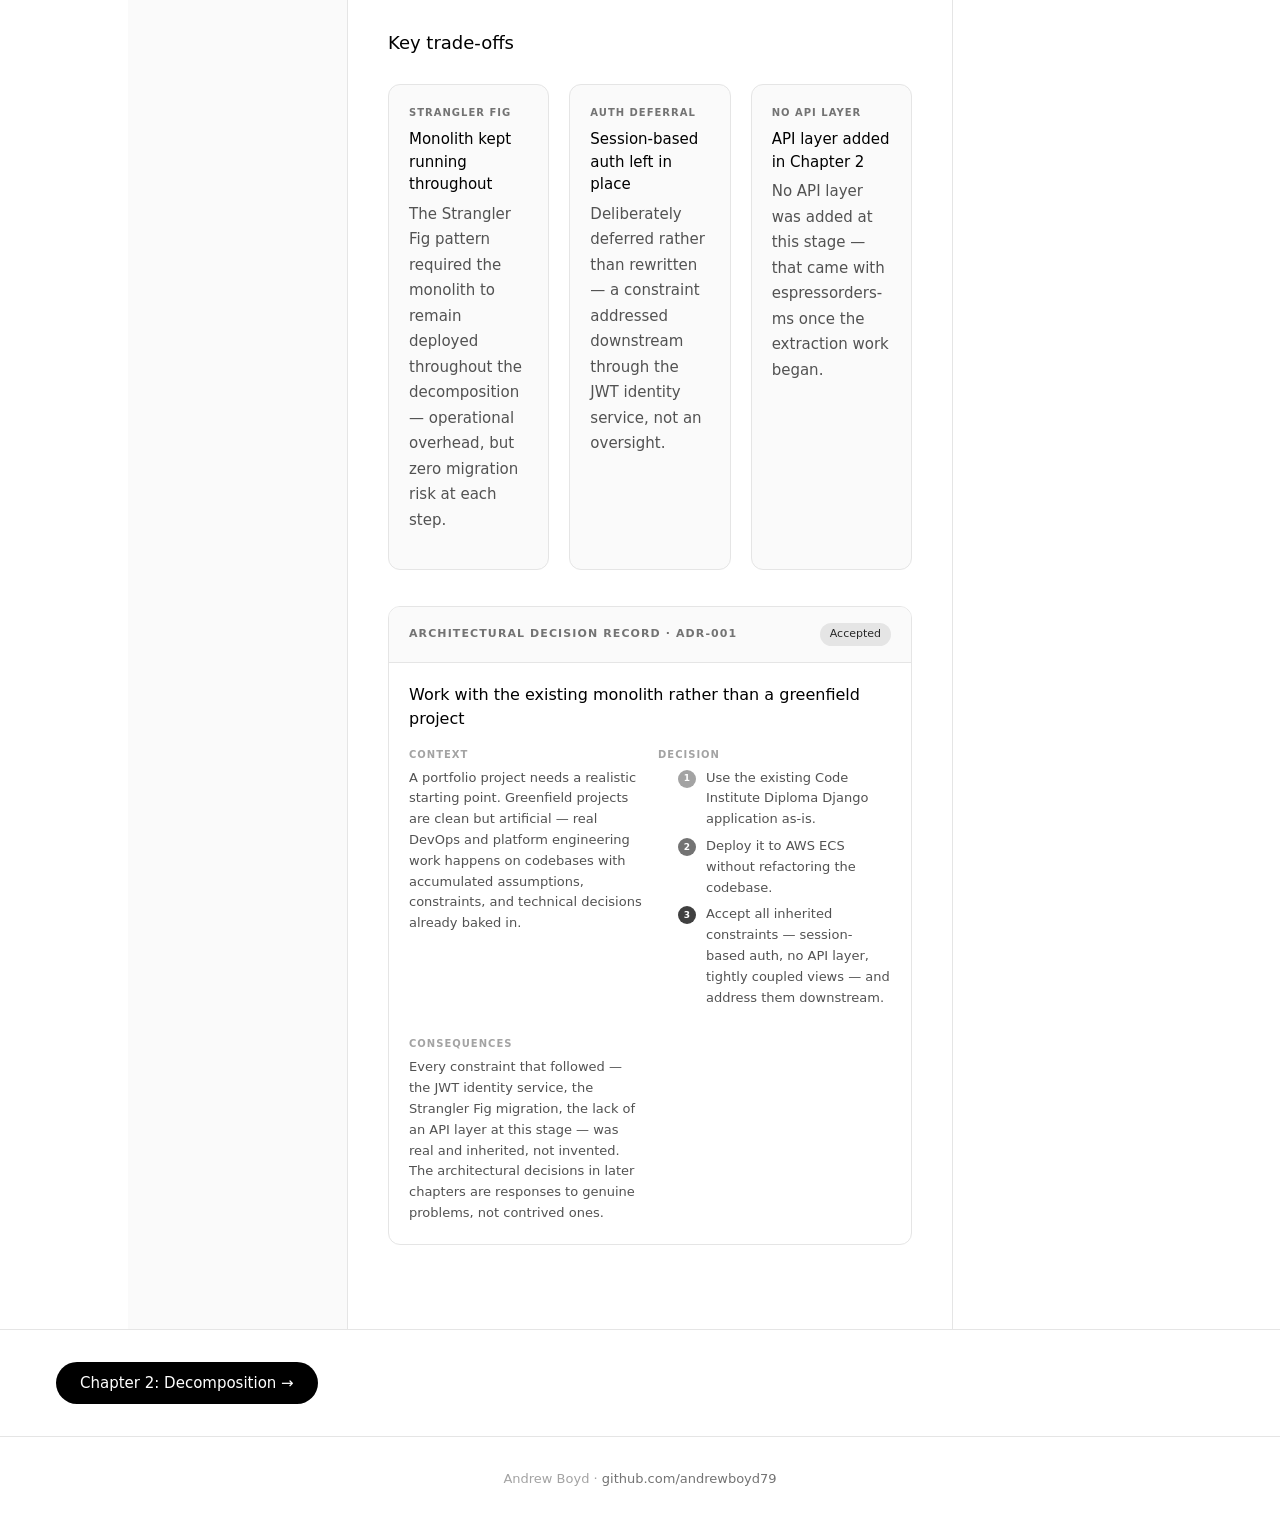
==== commit 68ac65ef: "layout: homepage spacing rhythm and chapter marginalia column Homepage: - Hero padding increased (96" ====
--- a/docs/chapter-1-monolith.html
+++ b/docs/chapter-1-monolith.html
@@ -146,6 +146,27 @@
       </div>
 
     </main>
+
+    <aside class="marginalia">
+      <div class="marginalia-sticky">
+        <div class="marginalia-section">
+          <div class="marginalia-label">Approach</div>
+          <div class="marginalia-value">Deploy existing monolith without refactoring</div>
+        </div>
+        <div class="marginalia-section">
+          <div class="marginalia-label">Infrastructure</div>
+          <div class="marginalia-value">ECS · Aurora PostgreSQL · S3 · ALB</div>
+        </div>
+        <div class="marginalia-section">
+          <div class="marginalia-label">Decision record</div>
+          <div class="marginalia-value">ADR-001: Work with the existing codebase</div>
+        </div>
+        <div class="marginalia-section">
+          <div class="marginalia-label">Inherited constraint</div>
+          <div class="marginalia-value">Session-based auth — addressed in <a href="chapter-2-4-decomposition.html">Chapter 2</a></div>
+        </div>
+      </div>
+    </aside>
   </div>
 
   <!-- Bottom chapter navigation -->
--- a/css/style.css
+++ b/css/style.css
@@ -168,7 +168,7 @@
 
 /* --- Hero --- */
 .hero {
-  padding: 96px 0 80px;
+  padding: 120px 0 100px;
   border-bottom: 1px solid var(--color-light-gray);
 }
 .hero .eyebrow {
@@ -198,8 +198,12 @@
 
 /* --- Homepage Sections --- */
 .section {
-  padding: 72px 0;
+  padding: 80px 0 64px;
   border-bottom: 1px solid var(--color-light-gray);
+}
+
+#timeline {
+  padding: 64px 0 48px;
 }
 .section .eyebrow {
   font-size: 10px;
@@ -368,7 +372,7 @@
 .cards-grid {
   display: grid;
   grid-template-columns: repeat(3, 1fr);
-  gap: 12px;
+  gap: 20px;
   margin-top: 28px;
 }
 .decision-card {
@@ -391,7 +395,7 @@
 /* --- Platform Band --- */
 .platform-band {
   background: var(--color-snow);
-  padding: 72px 0;
+  padding: 96px 0 88px;
   border-top: 1px solid var(--color-light-gray);
 }
 .platform-band .eyebrow {
@@ -475,7 +479,9 @@
 /* --- Two-column page layout --- */
 .page-layout {
   display: grid;
-  grid-template-columns: 220px 1fr;
+  grid-template-columns: 220px 1fr 200px;
+  max-width: 1024px;
+  margin: 0 auto;
   min-height: calc(100vh - 112px);
 }
 
@@ -509,7 +515,39 @@
 }
 
 /* --- Chapter content area --- */
-.content { padding: 48px 56px; }
+.content { padding: 48px 40px; }
+
+/* --- Marginalia --- */
+.marginalia {
+  padding: 48px 32px 48px 32px;
+  border-left: 1px solid var(--color-light-gray);
+}
+.marginalia-sticky {
+  position: sticky;
+  top: 112px;
+}
+.marginalia-section {
+  margin-bottom: 28px;
+}
+.marginalia-label {
+  font-size: 10px;
+  font-weight: 600;
+  letter-spacing: 0.12em;
+  text-transform: uppercase;
+  color: var(--color-stone);
+  margin-bottom: 8px;
+}
+.marginalia-value {
+  font-size: 13px;
+  color: var(--color-mid);
+  line-height: 1.6;
+}
+.marginalia-value a {
+  color: var(--color-stone);
+}
+.marginalia-value a:hover {
+  color: var(--color-black);
+}
 
 .chapter-header {
   margin-bottom: 48px;
@@ -711,6 +749,7 @@
 
 @media (max-width: 850px) {
   .page-layout { grid-template-columns: 1fr; }
+  .marginalia { display: none; }
   .sidebar {
     border-right: none;
     border-bottom: 1px solid var(--color-light-gray);
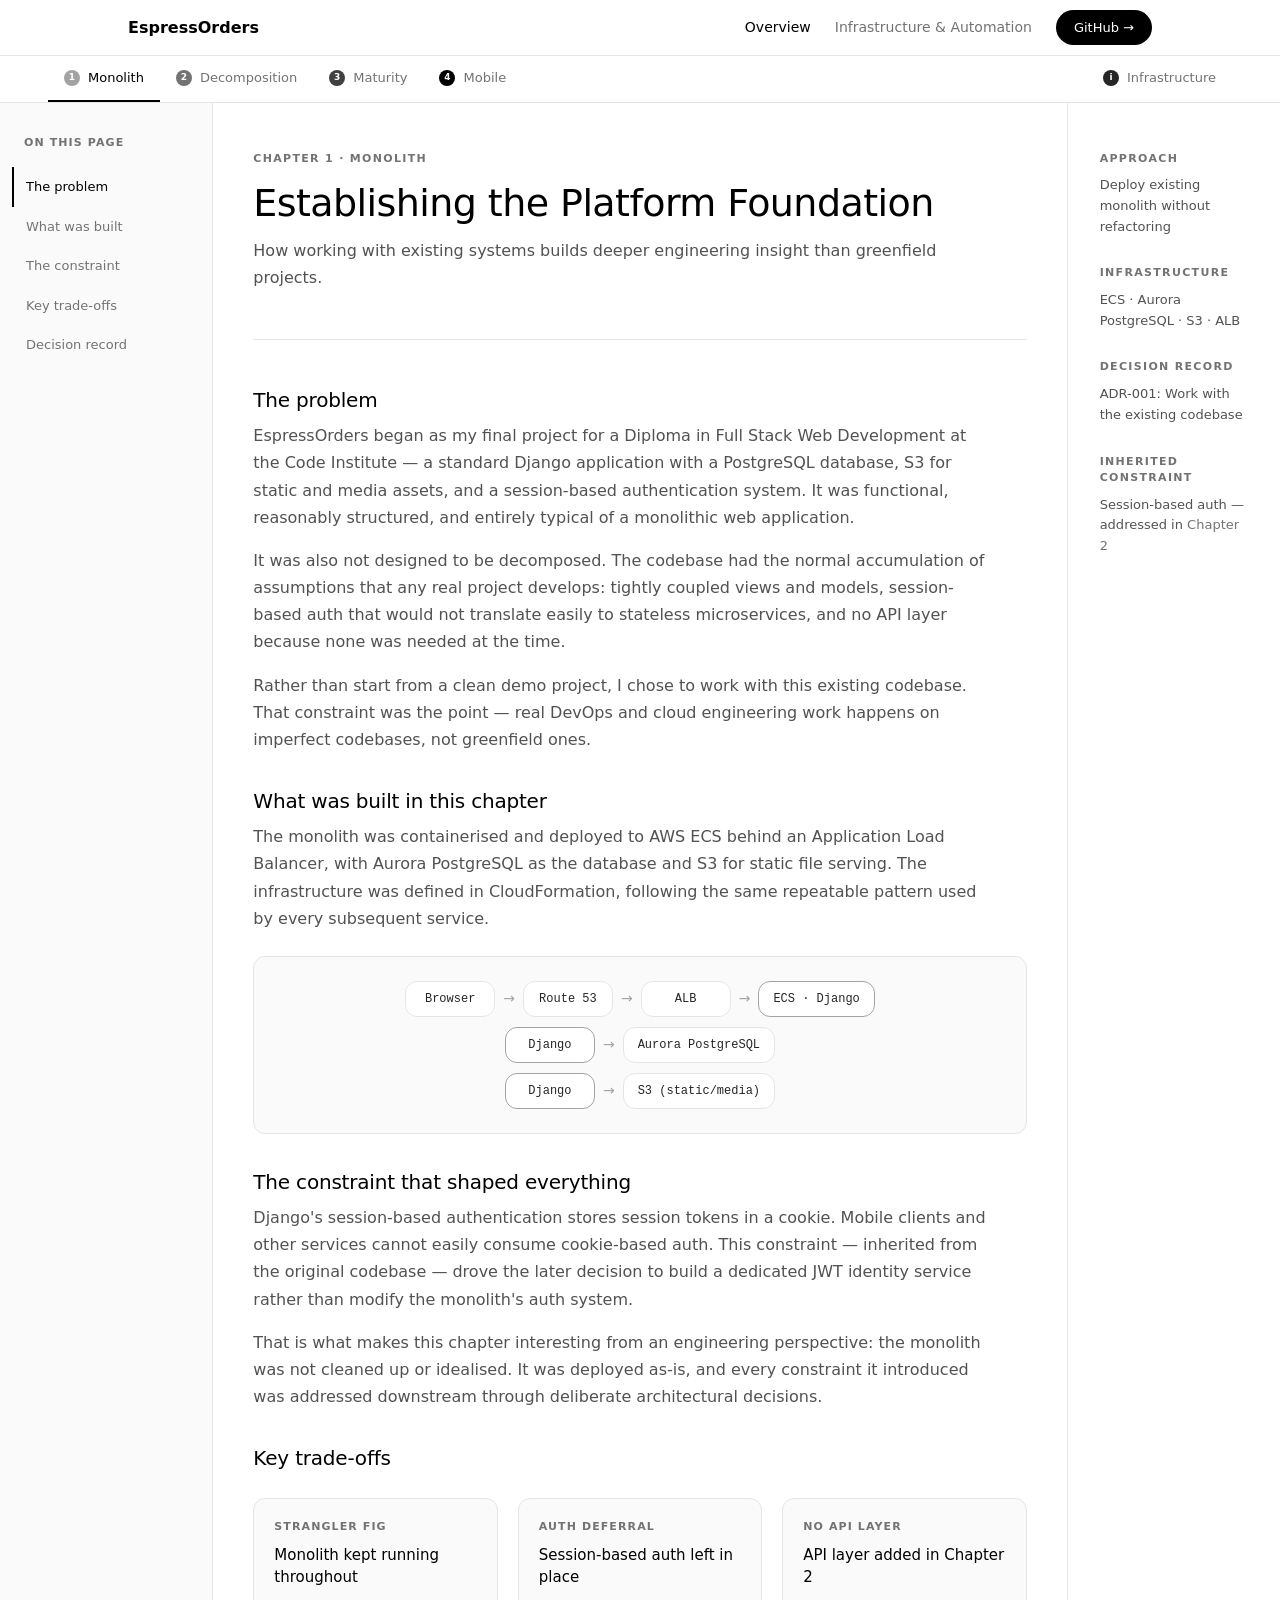
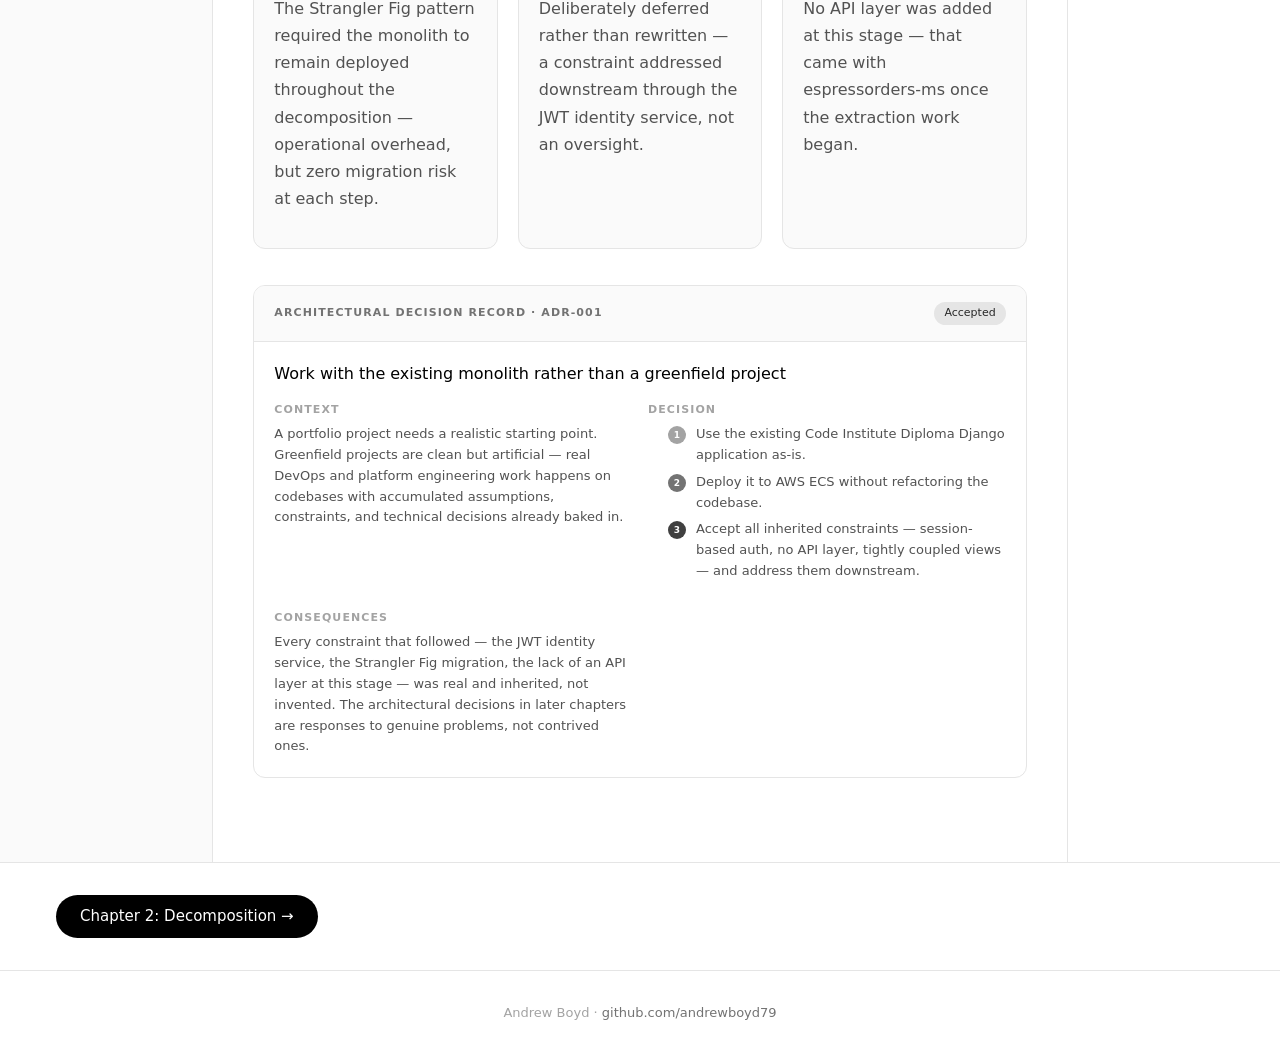
==== commit 6c4ef876: "feat: IntersectionObserver scroll-spy for chapter sidebar navigation Sidebar TOC active state was ha" ====
--- a/docs/chapter-1-monolith.html
+++ b/docs/chapter-1-monolith.html
@@ -45,7 +45,7 @@
     <!-- Sidebar -->
     <aside class="sidebar">
       <div class="sidebar-label">On this page</div>
-      <a href="#problem" class="sidebar-link active">The problem</a>
+      <a href="#problem" class="sidebar-link">The problem</a>
       <a href="#what-was-built" class="sidebar-link">What was built</a>
       <a href="#constraint" class="sidebar-link">The constraint</a>
       <a href="#trade-offs" class="sidebar-link">Key trade-offs</a>
@@ -180,5 +180,6 @@
     </div>
   </footer>
 
+  <script src="../js/sidebar.js"></script>
 </body>
 </html>
--- a/css/style.css
+++ b/css/style.css
@@ -181,9 +181,10 @@
 }
 .display-heading {
   font-family: 'SF Pro Rounded', system-ui, -apple-system, sans-serif;
-  font-size: 48px;
+  font-size: clamp(26px, 4.5vw, 52px);
   font-weight: 500;
   line-height: 1.0;
+  letter-spacing: -0.02em;
   color: var(--color-black);
   margin-bottom: 20px;
 }
@@ -206,7 +207,7 @@
   padding: 64px 0 48px;
 }
 .section .eyebrow {
-  font-size: 10px;
+  font-size: 11px;
   font-weight: 600;
   letter-spacing: 0.12em;
   text-transform: uppercase;
@@ -215,16 +216,17 @@
 }
 .section h2 {
   font-family: 'SF Pro Rounded', system-ui, -apple-system, sans-serif;
-  font-size: 30px;
+  font-size: clamp(22px, 3vw, 30px);
   font-weight: 500;
   line-height: 1.2;
+  letter-spacing: -0.01em;
   color: var(--color-black);
   margin-bottom: 16px;
 }
 .section p {
   font-size: 16px;
   color: var(--color-stone);
-  max-width: 600px;
+  max-width: 72ch;
   line-height: 1.6;
   margin-bottom: 16px;
 }
@@ -235,7 +237,7 @@
   list-style: none;
   padding: 0;
   margin: 4px 0 32px;
-  max-width: 600px;
+  max-width: 72ch;
   counter-reset: step;
 }
 .project-steps li {
@@ -347,7 +349,7 @@
 }
 .stage-card h3 { font-size: 20px; font-weight: 500; color: var(--color-black); }
 .chapter-badge {
-  font-size: 10px;
+  font-size: 11px;
   font-weight: 600;
   letter-spacing: 0.1em;
   text-transform: uppercase;
@@ -360,7 +362,7 @@
 .card-actions { display: flex; gap: 8px; }
 .timeline-hint { font-size: 12px; color: var(--color-silver); text-align: left; margin-top: 20px; }
 .eyebrow {
-  font-size: 10px;
+  font-size: 11px;
   font-weight: 600;
   letter-spacing: 0.12em;
   text-transform: uppercase;
@@ -382,7 +384,7 @@
   padding: 20px;
 }
 .card-eyebrow {
-  font-size: 10px;
+  font-size: 11px;
   font-weight: 600;
   letter-spacing: 0.1em;
   text-transform: uppercase;
@@ -399,7 +401,7 @@
   border-top: 1px solid var(--color-light-gray);
 }
 .platform-band .eyebrow {
-  font-size: 10px;
+  font-size: 11px;
   font-weight: 600;
   letter-spacing: 0.12em;
   text-transform: uppercase;
@@ -408,8 +410,9 @@
 }
 .platform-band h2 {
   font-family: 'SF Pro Rounded', system-ui, -apple-system, sans-serif;
-  font-size: 28px;
-  font-weight: 500;
+  font-size: clamp(20px, 2.8vw, 28px);
+  font-weight: 500;
+  letter-spacing: -0.01em;
   color: var(--color-black);
   margin-bottom: 12px;
 }
@@ -417,7 +420,7 @@
   font-size: 16px;
   color: var(--color-stone);
   line-height: 1.6;
-  max-width: 600px;
+  max-width: 72ch;
   margin-bottom: 24px;
 }
 
@@ -479,9 +482,7 @@
 /* --- Two-column page layout --- */
 .page-layout {
   display: grid;
-  grid-template-columns: 220px 1fr 200px;
-  max-width: 1024px;
-  margin: 0 auto;
+  grid-template-columns: minmax(200px, 1fr) 4fr minmax(200px, 1fr);
   min-height: calc(100vh - 112px);
 }
 
@@ -492,7 +493,7 @@
   background: var(--color-snow);
 }
 .sidebar-label {
-  font-size: 10px;
+  font-size: 11px;
   font-weight: 600;
   letter-spacing: 0.1em;
   text-transform: uppercase;
@@ -530,7 +531,7 @@
   margin-bottom: 28px;
 }
 .marginalia-label {
-  font-size: 10px;
+  font-size: 11px;
   font-weight: 600;
   letter-spacing: 0.12em;
   text-transform: uppercase;
@@ -555,7 +556,7 @@
   border-bottom: 1px solid var(--color-light-gray);
 }
 .chapter-header .eyebrow {
-  font-size: 10px;
+  font-size: 11px;
   font-weight: 600;
   letter-spacing: 0.12em;
   text-transform: uppercase;
@@ -564,9 +565,10 @@
 }
 .chapter-header h1 {
   font-family: 'SF Pro Rounded', system-ui, -apple-system, sans-serif;
-  font-size: 36px;
+  font-size: clamp(24px, 3.2vw, 38px);
   font-weight: 500;
   line-height: 1.1;
+  letter-spacing: -0.015em;
   color: var(--color-black);
   margin-bottom: 12px;
 }
@@ -574,33 +576,36 @@
   font-size: 16px;
   color: var(--color-stone);
   line-height: 1.6;
-  max-width: 540px;
+  max-width: 65ch;
 }
 
 /* Chapter content body */
 .content h2 {
-  font-size: 18px;
-  font-weight: 500;
+  font-family: 'SF Pro Rounded', system-ui, -apple-system, sans-serif;
+  font-size: 20px;
+  font-weight: 500;
+  line-height: 1.2;
+  letter-spacing: -0.01em;
   color: var(--color-black);
   margin: 36px 0 10px;
 }
 .content p {
-  font-size: 15px;
+  font-size: 16px;
   color: var(--color-mid);
   line-height: 1.7;
   margin-bottom: 16px;
-  max-width: 600px;
+  max-width: 72ch;
 }
 .content ul {
   padding-left: 20px;
   margin-bottom: 16px;
 }
 .content ul li {
-  font-size: 15px;
+  font-size: 16px;
   color: var(--color-mid);
   line-height: 1.7;
   margin-bottom: 4px;
-  max-width: 600px;
+  max-width: 72ch;
 }
 .content code {
   font-family: ui-monospace, 'Cascadia Code', 'Source Code Pro', monospace;
@@ -717,7 +722,7 @@
 .adr-body .adr-steps li:nth-child(3)::before { background: var(--color-mid-dark); }
 .adr-section-label {
   display: block;
-  font-size: 10px;
+  font-size: 11px;
   font-weight: 600;
   letter-spacing: 0.1em;
   text-transform: uppercase;
@@ -744,7 +749,6 @@
   .chapter-nav { padding: 0 32px; }
   .chapter-nav-bottom { padding: 24px 32px; }
   .cards-grid { grid-template-columns: repeat(2, 1fr); }
-  .display-heading { font-size: 40px; }
 }
 
 @media (max-width: 850px) {
@@ -763,13 +767,11 @@
   .sidebar-link { padding: 4px 0; border-left: none; margin-left: 0; }
   .sidebar-link.active { font-weight: 500; border-left: none; }
   .content { padding: 32px 32px; }
-  .chapter-header h1 { font-size: 28px; }
   .chapter-nav-bottom { padding: 24px 32px; }
 }
 
 @media (max-width: 768px) {
   .hero { padding: 64px 0 56px; }
-  .display-heading { font-size: 32px; }
   .cards-grid { grid-template-columns: 1fr; }
   .adr-grid { grid-template-columns: 1fr; }
   .timeline-track { gap: 8px; }
@@ -781,7 +783,6 @@
   .site-nav { padding: 0 20px; }
   .chapter-nav { padding: 0 20px; }
   .nav-links { display: none; }
-  .display-heading { font-size: 28px; }
   .hero-actions { flex-direction: column; align-items: flex-start; }
   .chapter-nav-bottom { flex-direction: column; gap: 10px; align-items: flex-start; padding: 20px; }
   .content { padding: 24px 20px; }
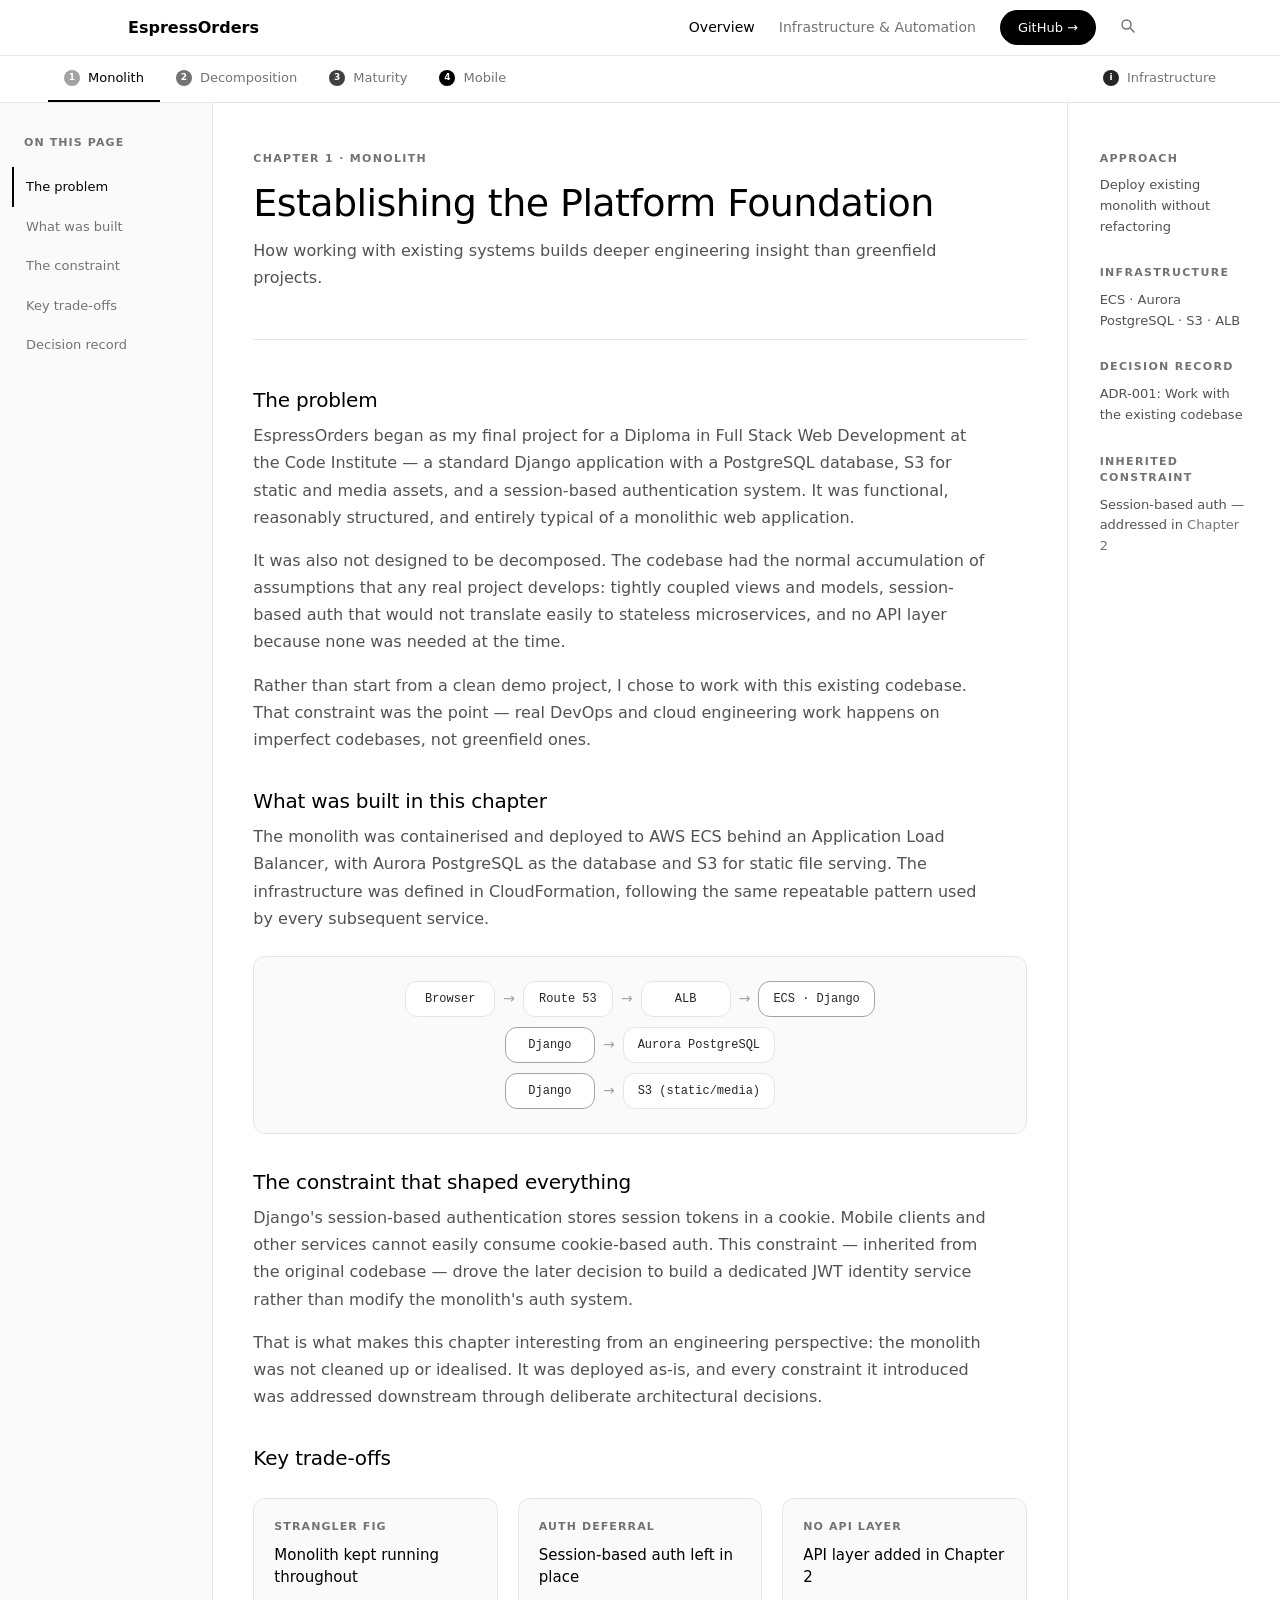
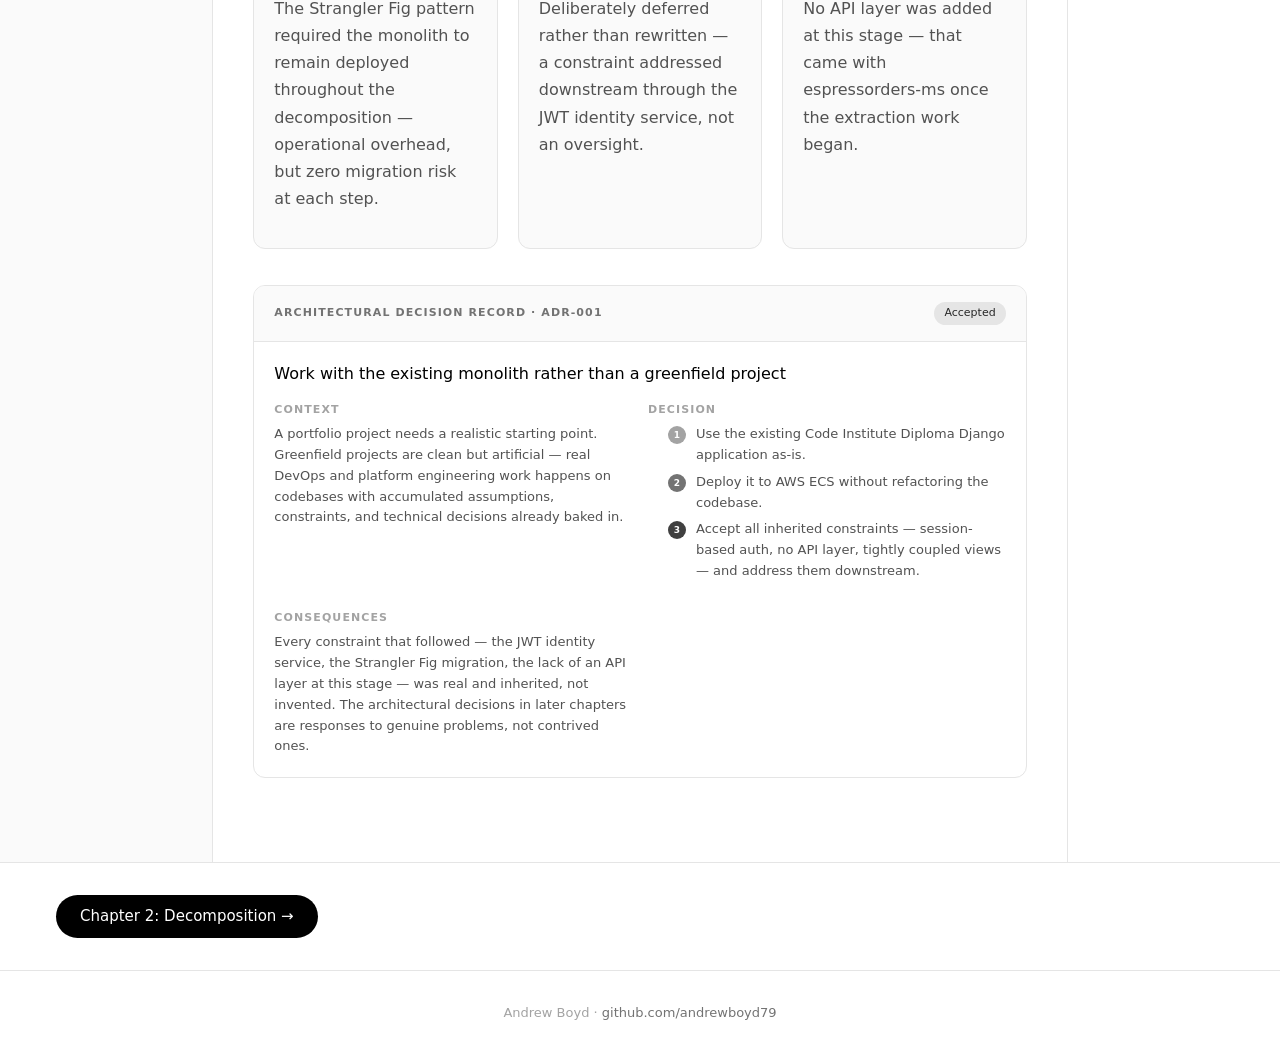
==== commit 1c2919c2: "feat: client-side search across chapters Vanilla JS search with a manually-curated index (js/search-" ====
--- a/docs/chapter-1-monolith.html
+++ b/docs/chapter-1-monolith.html
@@ -180,6 +180,8 @@
     </div>
   </footer>
 
+  <script src="../js/search-index.js"></script>
+  <script src="../js/search.js"></script>
   <script src="../js/sidebar.js"></script>
 </body>
 </html>
--- a/css/style.css
+++ b/css/style.css
@@ -778,6 +778,84 @@
   .stage-dot { width: 36px; height: 36px; font-size: 12px; }
 }
 
+/* ============================================================
+   SEARCH
+   ============================================================ */
+
+.search-trigger {
+  background: none;
+  border: none;
+  cursor: pointer;
+  color: var(--color-stone);
+  padding: 4px 8px;
+  margin-left: 16px;
+  border-radius: var(--radius-pill);
+}
+.search-trigger:hover { color: var(--color-black); }
+.search-wrapper {
+  position: relative;
+  margin-left: 8px;
+}
+.search-input {
+  display: none;
+  width: 220px;
+  padding: 6px 12px;
+  font-size: 13px;
+  font-family: inherit;
+  background: var(--color-snow);
+  border: 1px solid var(--color-light-gray);
+  border-radius: var(--radius-pill);
+  outline: none;
+  color: var(--color-black);
+}
+.search-input:focus { border-color: var(--color-silver); }
+.search-wrapper.open .search-trigger { display: none; }
+.search-wrapper.open .search-input { display: block; }
+.search-results {
+  display: none;
+  position: absolute;
+  top: calc(100% + 8px);
+  right: 0;
+  width: 280px;
+  background: var(--color-white);
+  border: 1px solid var(--color-light-gray);
+  border-radius: var(--radius-container);
+  box-shadow: 0 4px 16px rgba(0,0,0,0.08);
+  overflow: hidden;
+  z-index: 50;
+}
+.search-wrapper.open .search-results { display: block; }
+.search-result-item {
+  display: flex;
+  flex-direction: column;
+  gap: 2px;
+  padding: 12px 16px;
+  border-bottom: 1px solid var(--color-light-gray);
+}
+.search-result-item:last-child { border-bottom: none; }
+.search-result-item:hover { background: var(--color-snow); }
+.search-result-chapter {
+  font-size: 10px;
+  font-weight: 600;
+  letter-spacing: 0.1em;
+  text-transform: uppercase;
+  color: var(--color-stone);
+}
+.search-result-section {
+  font-size: 13px;
+  color: var(--color-near-black);
+  font-weight: 500;
+}
+.search-no-results {
+  padding: 16px;
+  font-size: 13px;
+  color: var(--color-stone);
+  font-style: italic;
+}
+@media (max-width: 640px) {
+  .search-input { width: 160px; }
+}
+
 @media (max-width: 640px) {
   .container { padding: 0 20px; }
   .site-nav { padding: 0 20px; }
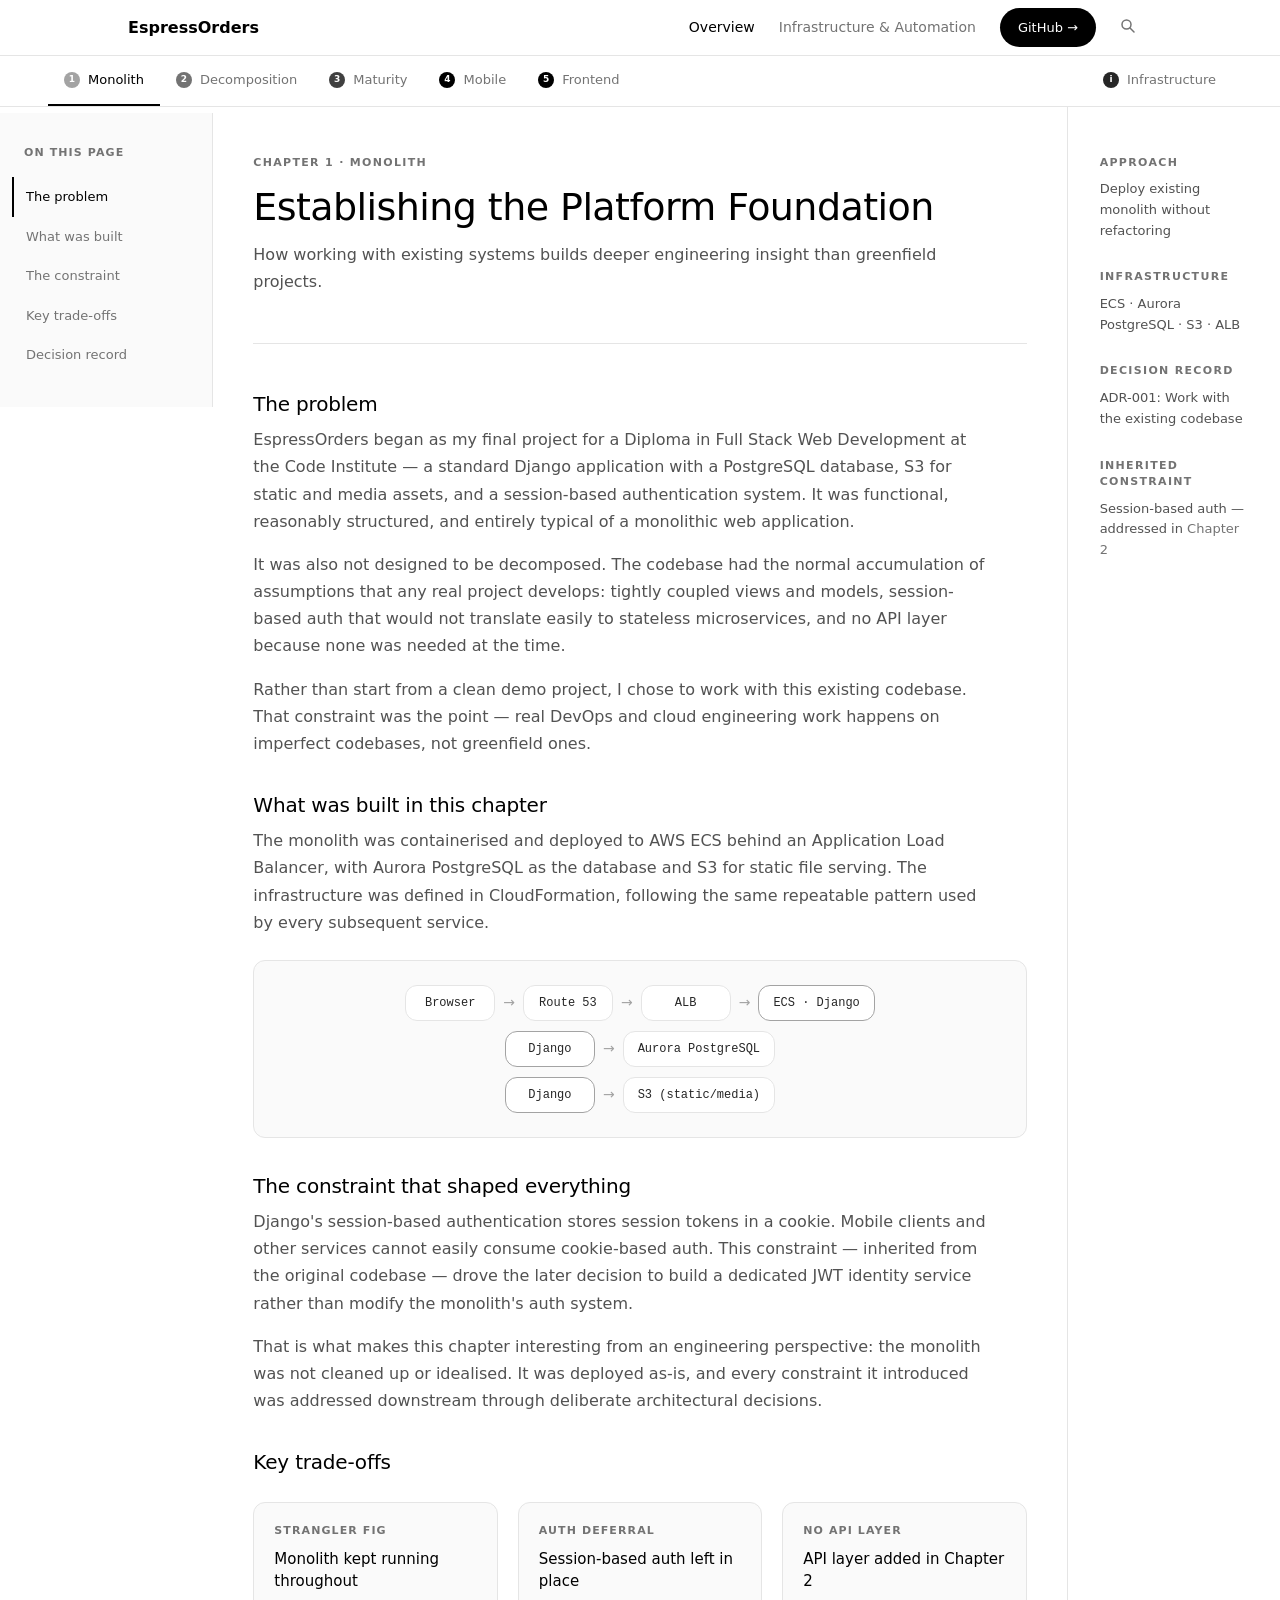
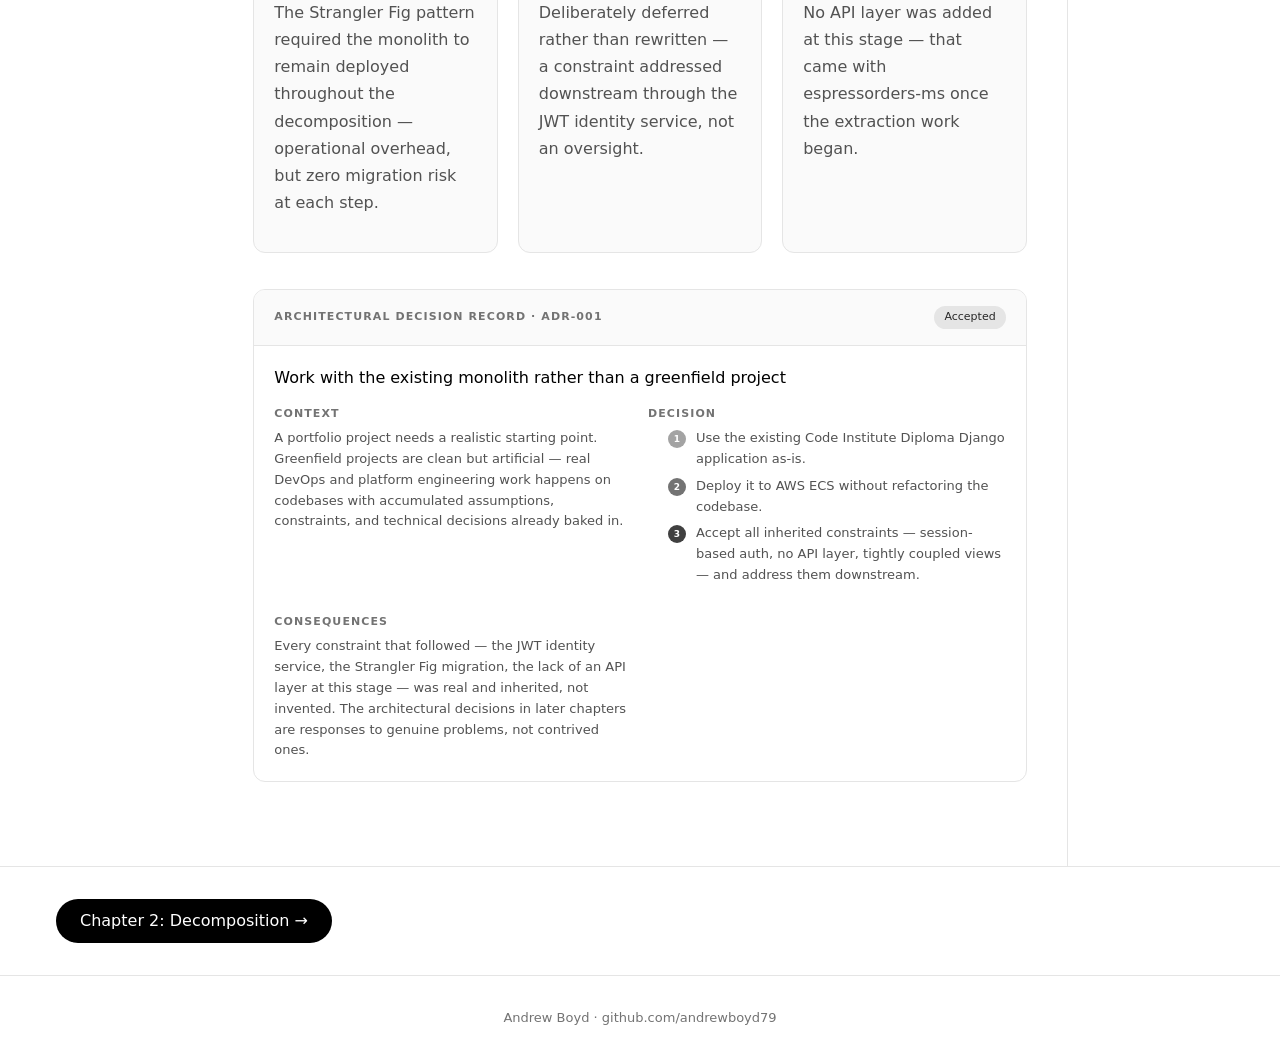
==== commit c0f2eb3b: "feat: add Chapter 5 — Frontend Redesign documentation page Adds the fifth and final chapter document" ====
--- a/docs/chapter-1-monolith.html
+++ b/docs/chapter-1-monolith.html
@@ -34,6 +34,9 @@
     </a>
     <a href="chapter-9-mobile.html" class="chapter-tab">
       <span class="mini-dot mini-dot-4">4</span> Mobile
+    </a>
+    <a href="chapter-frontend-redesign.html" class="chapter-tab">
+      <span class="mini-dot mini-dot-5">5</span> Frontend
     </a>
     <a href="infrastructure-automation.html" class="chapter-tab chapter-tab-infra">
       <span class="mini-dot mini-dot-infra">i</span> Infrastructure
--- a/css/style.css
+++ b/css/style.css
@@ -11,6 +11,8 @@
   --color-white: #ffffff;
   --radius-container: 12px;
   --radius-pill: 9999px;
+  --color-focus: #3b82f6;
+  --shadow-dropdown: 0 4px 16px rgba(0,0,0,0.08);
 }
 
 /* === Reset & Base === */
@@ -77,11 +79,11 @@
   z-index: 100;
   transition: transform 0.15s ease-out;
 }
-.skip-link:focus { transform: translateY(0); outline: none; }
+.skip-link:focus { transform: translateY(0); outline: 2px solid var(--color-white); outline-offset: 2px; }
 
 /* Focus ring — Ring Blue applied to all keyboard-focused interactive elements */
 :focus-visible {
-  outline: 2px solid #3b82f6;
+  outline: 2px solid var(--color-focus);
   outline-offset: 2px;
 }
 
@@ -90,7 +92,7 @@
   display: inline-block;
   background: var(--color-black);
   color: var(--color-white);
-  font-size: 15px;
+  font-size: 16px;
   font-weight: 500;
   padding: 10px 24px;
   border-radius: var(--radius-pill);
@@ -98,11 +100,12 @@
   cursor: pointer;
 }
 .btn-black:hover { opacity: 0.85; }
+.btn-gray:hover { background: var(--color-silver); }
 .btn-gray {
   display: inline-block;
   background: var(--color-light-gray);
   color: var(--color-near-black);
-  font-size: 15px;
+  font-size: 16px;
   font-weight: 500;
   padding: 10px 24px;
   border-radius: var(--radius-pill);
@@ -122,7 +125,7 @@
 }
 .btn-sm {
   font-size: 13px !important;
-  padding: 8px 18px !important;
+  padding: 10px 18px !important;
 }
 
 /* --- Tags --- */
@@ -145,7 +148,7 @@
   margin: 24px 0;
 }
 .callout p {
-  font-size: 15px;
+  font-size: 16px;
   font-style: italic;
   color: var(--color-mid);
   margin: 0;
@@ -159,7 +162,7 @@
   text-align: center;
   background: var(--color-white);
 }
-.site-footer p { font-size: 13px; color: var(--color-silver); }
+.site-footer p { font-size: 13px; color: var(--color-stone); }
 .site-footer a { color: var(--color-stone); }
 
 /* ============================================================
@@ -257,7 +260,7 @@
   border-radius: 50%;
   display: grid;
   place-items: center;
-  font-size: 10px;
+  font-size: 11px;
   font-weight: 600;
   color: var(--color-white);
   background: var(--color-silver);
@@ -327,7 +330,7 @@
 }
 .stage-chapter {
   font-size: 11px;
-  color: var(--color-silver);
+  color: var(--color-stone);
   text-align: center;
 }
 .stage-node.active .stage-label { color: var(--color-black); }
@@ -360,7 +363,20 @@
 .summary { font-size: 14px; color: var(--color-mid); line-height: 1.6; margin-bottom: 16px; }
 .tech-tags { display: flex; flex-wrap: wrap; gap: 6px; margin-bottom: 20px; }
 .card-actions { display: flex; gap: 8px; }
-.timeline-hint { font-size: 12px; color: var(--color-silver); text-align: left; margin-top: 20px; }
+.timeline-hint { font-size: 13px; color: var(--color-stone); text-align: left; margin-top: 20px; }
+
+/* --- Timeline static fallback (shown when JS unavailable) --- */
+.tf-list { display: flex; flex-direction: column; gap: 10px; margin: 24px 0 28px; }
+.tf-item { display: flex; align-items: center; gap: 12px; font-size: 15px; color: var(--color-near-black); }
+.tf-dot { flex: 0 0 20px; height: 20px; border-radius: 50%; display: grid; place-items: center; font-size: 11px; font-weight: 600; color: var(--color-white); }
+.tf-dot-1 { background: var(--color-silver); }
+.tf-dot-2 { background: var(--color-stone); }
+.tf-dot-3 { background: var(--color-mid-dark); }
+.tf-dot-4 { background: var(--color-black); }
+.tf-dot-5 { background: var(--color-black); }
+.tf-title { font-weight: 500; }
+.tf-chapter { font-size: 12px; color: var(--color-stone); }
+.tf-read { margin-left: auto; font-size: 13px; color: var(--color-stone); }
 .eyebrow {
   font-size: 11px;
   font-weight: 600;
@@ -393,6 +409,7 @@
 }
 .decision-card h3 { font-size: 15px; font-weight: 500; color: var(--color-black); margin-bottom: 6px; }
 .decision-card p { font-size: 13px; color: var(--color-stone); line-height: 1.5; }
+
 
 /* --- Platform Band --- */
 .platform-band {
@@ -444,7 +461,7 @@
   display: flex;
   align-items: center;
   gap: 8px;
-  padding: 12px 16px;
+  padding: 14px 16px;
   font-size: 13px;
   color: var(--color-stone);
   border-bottom: 2px solid transparent;
@@ -478,6 +495,7 @@
 .mini-dot-3 { background: var(--color-mid-dark); }
 .mini-dot-4 { background: var(--color-black); }
 .mini-dot-infra { background: var(--color-near-black); border-radius: var(--radius-pill); }
+.mini-dot-5 { background: var(--color-black); }
 
 /* --- Two-column page layout --- */
 .page-layout {
@@ -488,6 +506,11 @@
 
 /* --- Sidebar --- */
 .sidebar {
+  position: sticky;
+  top: 112px;
+  align-self: start;
+  max-height: calc(100vh - 112px);
+  overflow-y: auto;
   border-right: 1px solid var(--color-light-gray);
   padding: 32px 24px;
   background: var(--color-snow);
@@ -726,7 +749,7 @@
   font-weight: 600;
   letter-spacing: 0.1em;
   text-transform: uppercase;
-  color: var(--color-silver);
+  color: var(--color-stone);
   margin-bottom: 6px;
 }
 .adr-section p { font-size: 13px; color: var(--color-mid); line-height: 1.6; margin: 0; max-width: none; }
@@ -737,6 +760,61 @@
   gap: 8px;
   padding: 32px 56px;
   border-top: 1px solid var(--color-light-gray);
+}
+
+/* --- Screenshots --- */
+.screenshot-pair {
+  display: grid;
+  grid-template-columns: 1fr 1fr;
+  gap: 16px;
+  margin: 24px 0 32px;
+}
+.screenshot-single {
+  margin: 24px 0 32px;
+}
+.screenshot-figure {
+  display: flex;
+  flex-direction: column;
+  gap: 8px;
+}
+.screenshot-figure img,
+.screenshot-single img {
+  width: 100%;
+  border: 1px solid var(--color-light-gray);
+  border-radius: var(--radius-container);
+  display: block;
+}
+.screenshot-label {
+  font-size: 11px;
+  font-weight: 600;
+  letter-spacing: 0.08em;
+  text-transform: uppercase;
+  color: var(--color-stone);
+}
+
+/* --- Rebuild list --- */
+.rebuild-list {
+  margin: 20px 0 32px;
+  border-top: 1px solid var(--color-light-gray);
+}
+.rebuild-item {
+  display: grid;
+  grid-template-columns: 148px 1fr;
+  gap: 16px;
+  padding: 12px 0;
+  border-bottom: 1px solid var(--color-light-gray);
+  align-items: start;
+}
+.rebuild-item-name {
+  font-size: 13px;
+  font-weight: 500;
+  color: var(--color-black);
+  padding-top: 2px;
+}
+.rebuild-item-desc {
+  font-size: 13px;
+  color: var(--color-stone);
+  line-height: 1.5;
 }
 
 /* ============================================================
@@ -776,6 +854,8 @@
   .adr-grid { grid-template-columns: 1fr; }
   .timeline-track { gap: 8px; }
   .stage-dot { width: 36px; height: 36px; font-size: 12px; }
+  .screenshot-pair { grid-template-columns: 1fr; }
+  .rebuild-item { grid-template-columns: 1fr; gap: 4px; }
 }
 
 /* ============================================================
@@ -798,14 +878,13 @@
 }
 .search-input {
   display: none;
-  width: 220px;
+  width: min(220px, 40vw);
   padding: 6px 12px;
   font-size: 13px;
   font-family: inherit;
   background: var(--color-snow);
   border: 1px solid var(--color-light-gray);
   border-radius: var(--radius-pill);
-  outline: none;
   color: var(--color-black);
 }
 .search-input:focus { border-color: var(--color-silver); }
@@ -820,7 +899,7 @@
   background: var(--color-white);
   border: 1px solid var(--color-light-gray);
   border-radius: var(--radius-container);
-  box-shadow: 0 4px 16px rgba(0,0,0,0.08);
+  box-shadow: var(--shadow-dropdown);
   overflow: hidden;
   z-index: 50;
 }
